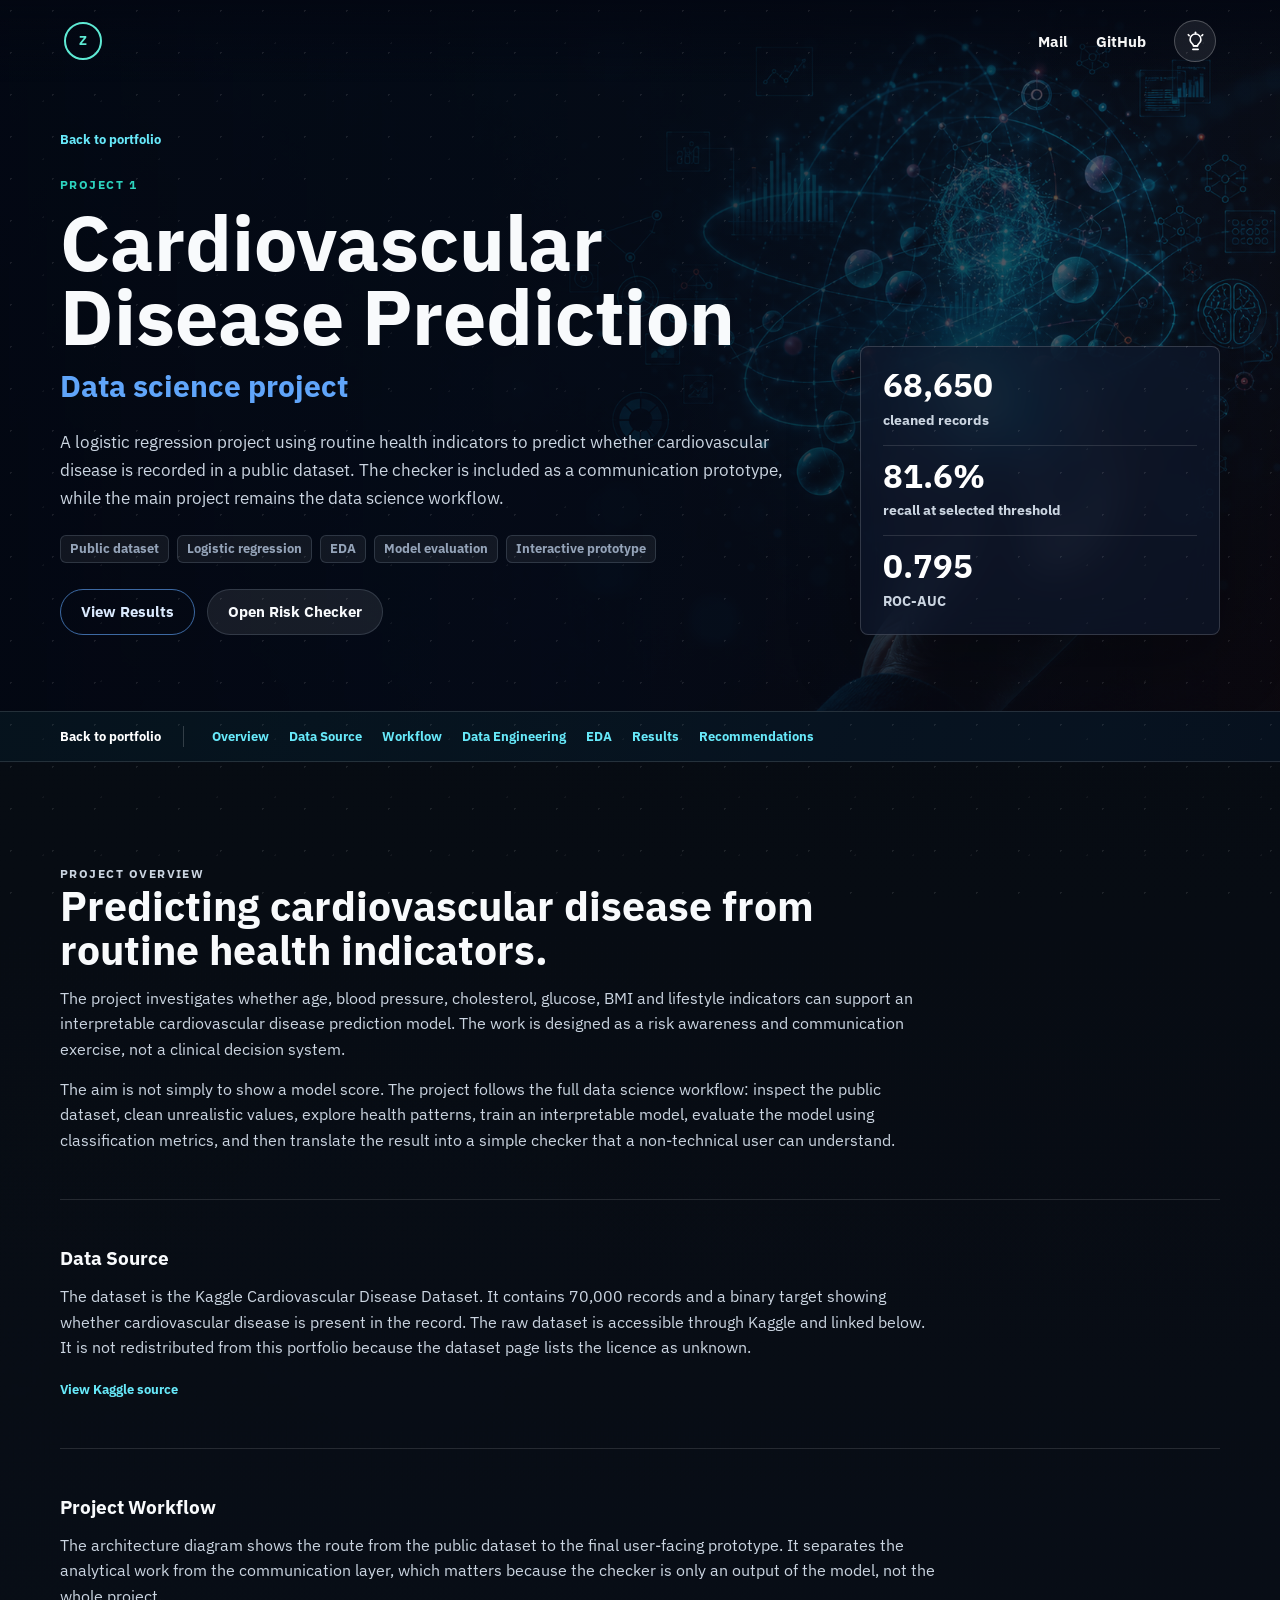
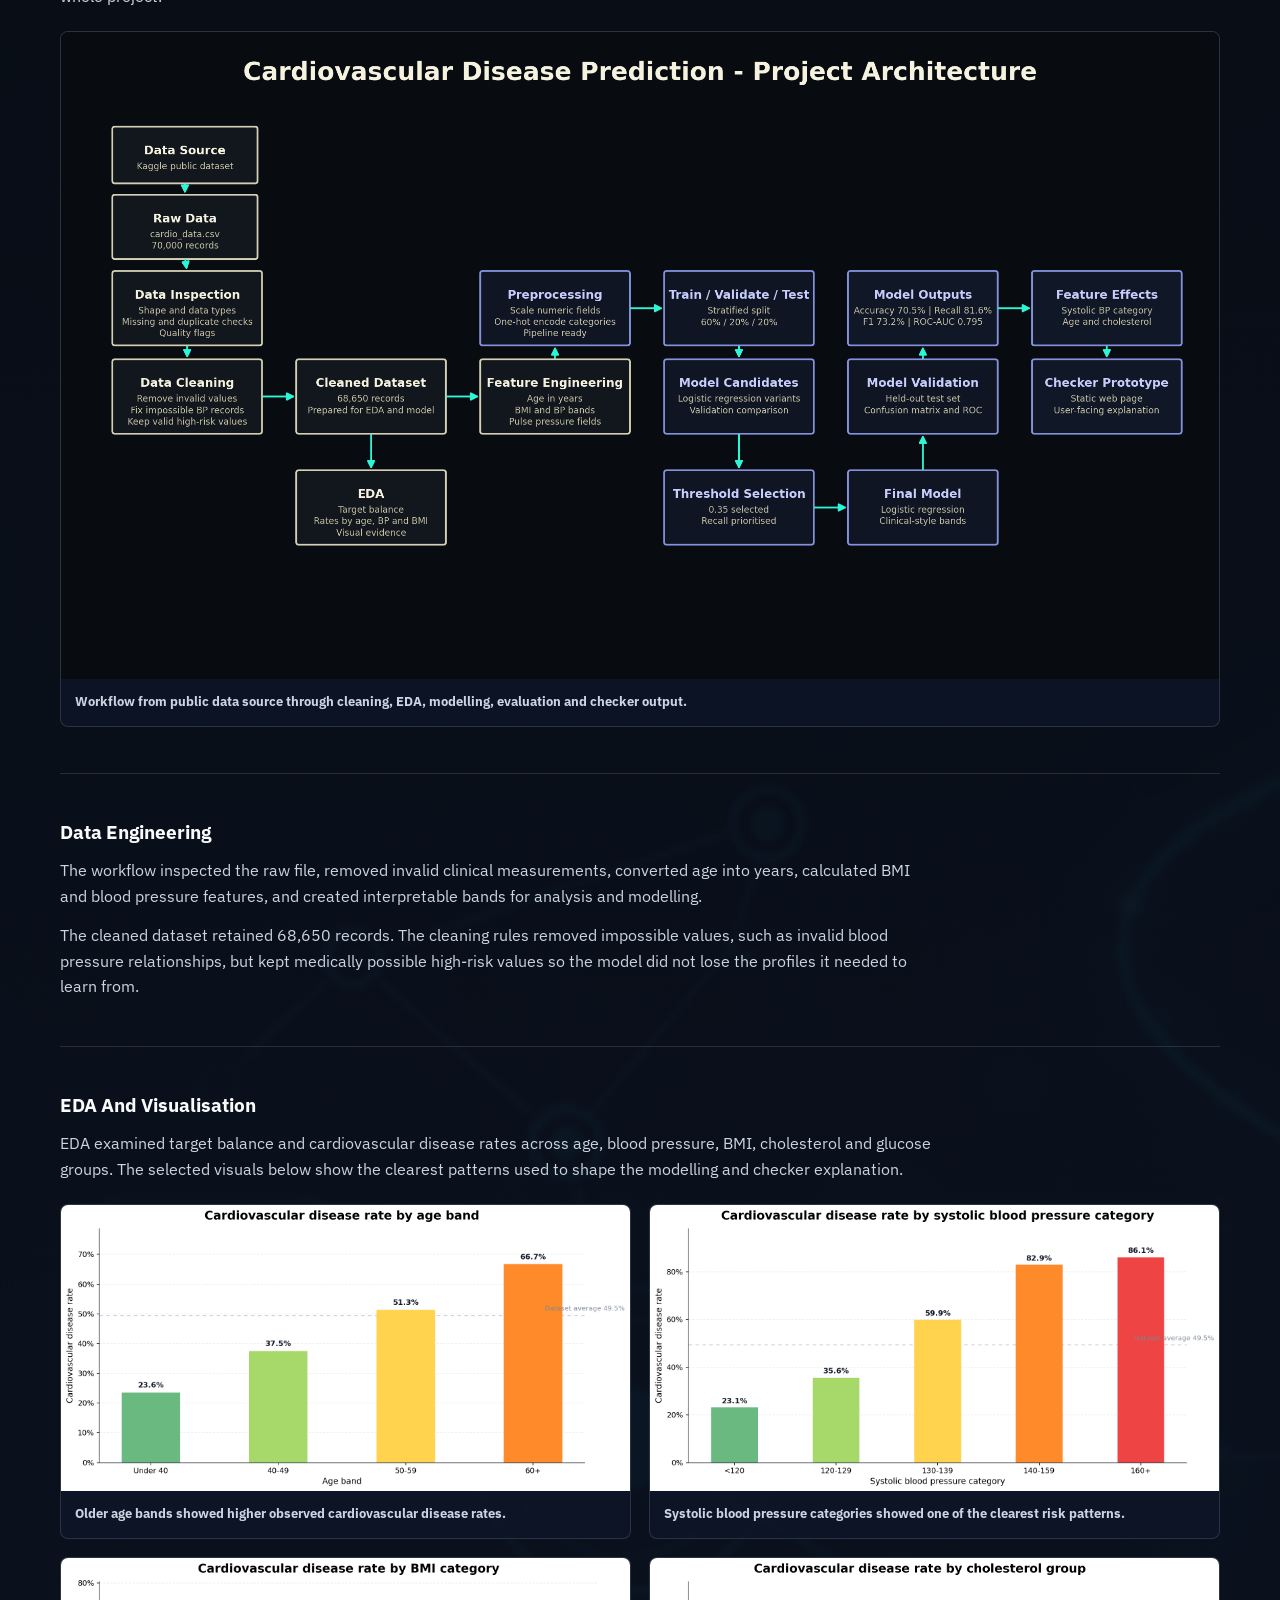
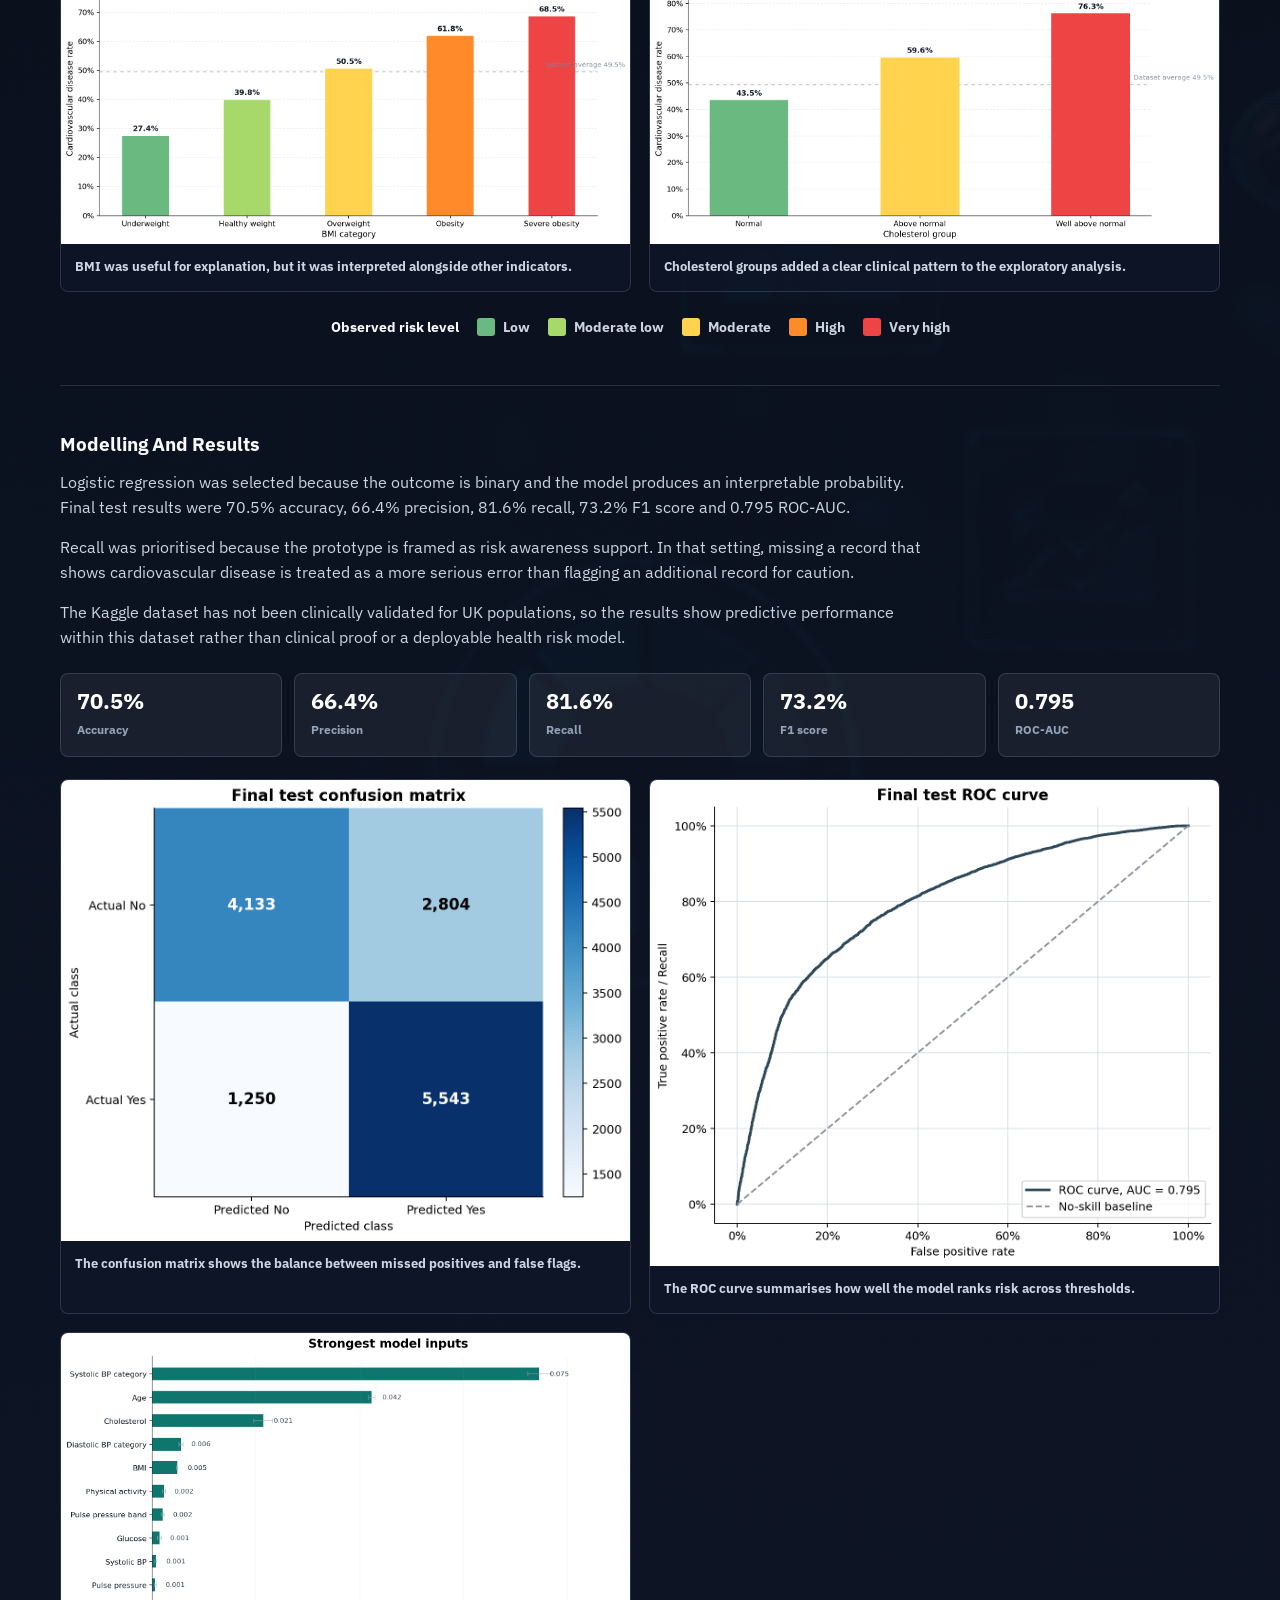
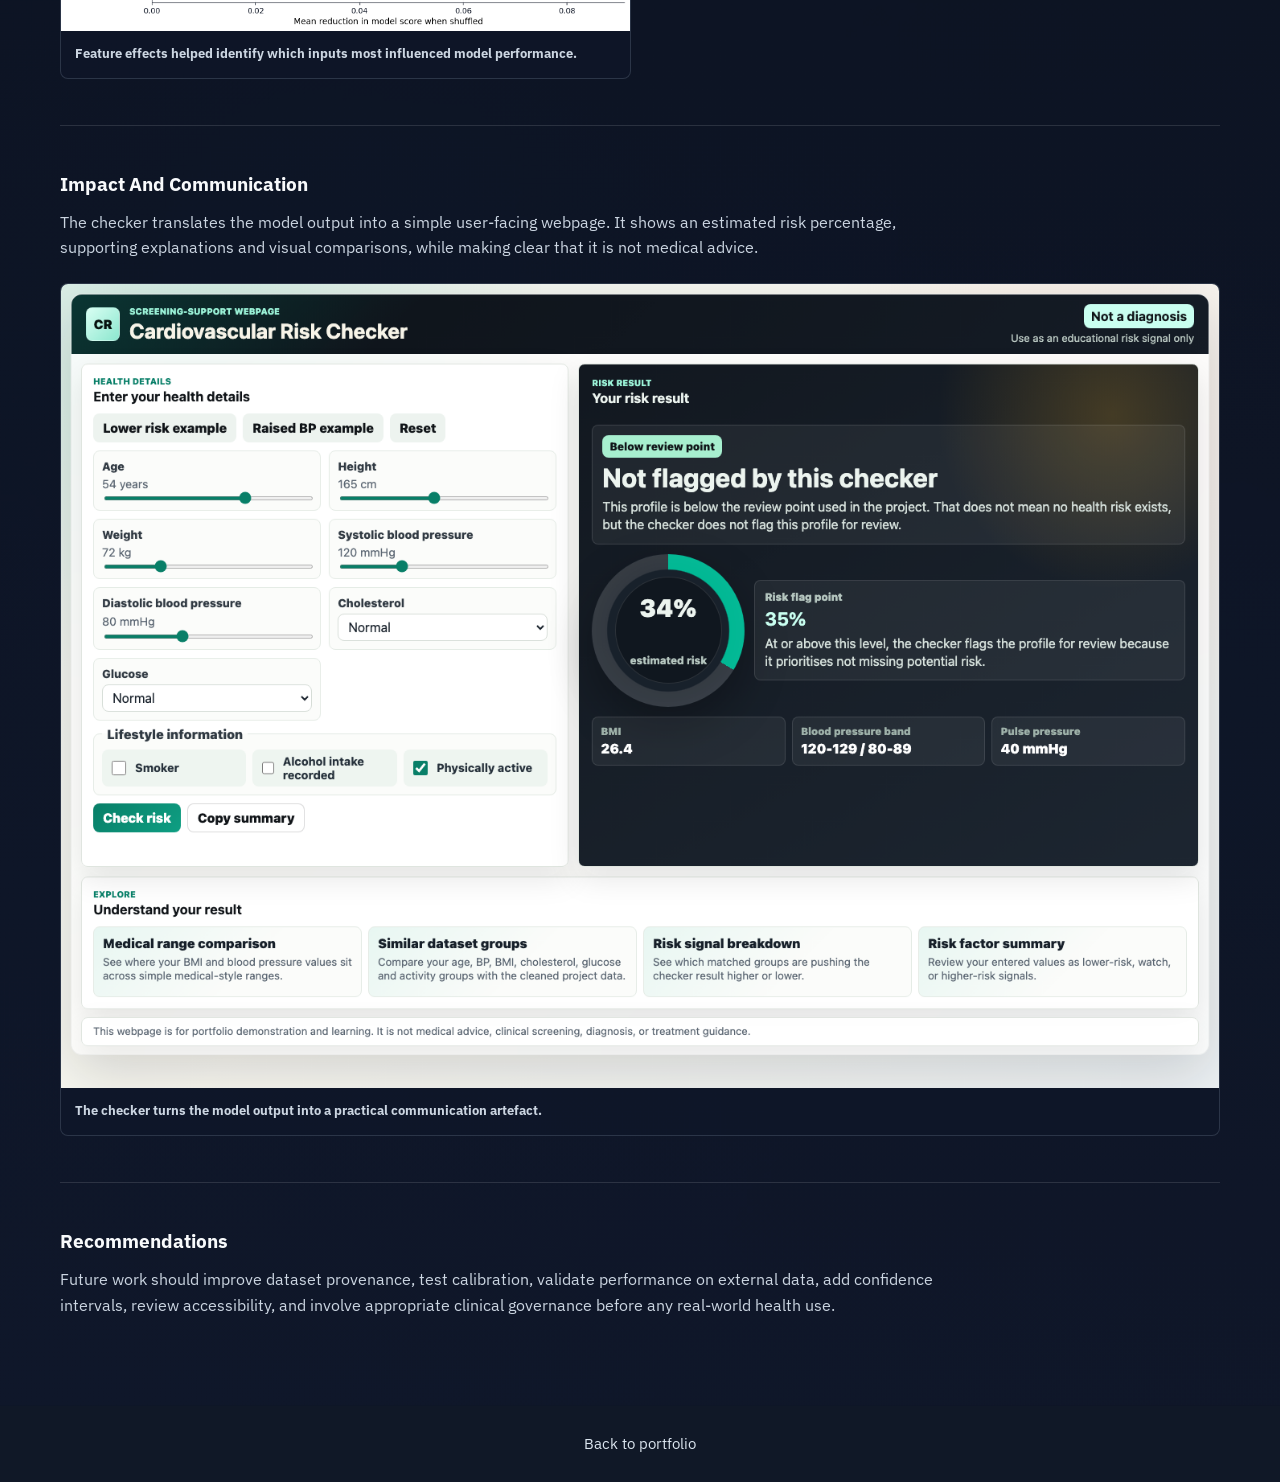
==== projects/cardiovascular-disease-prediction/index.html @ 8d65b9eb "Initial public portfolio" ====
<!DOCTYPE html>
<html lang="en-GB">
  <head>
    <meta charset="UTF-8" />
    <meta name="viewport" content="width=device-width, initial-scale=1.0" />
    <meta
      name="description"
      content="Project page for a cardiovascular disease prediction data science project using logistic regression and a public dataset."
    />
    <title>Cardiovascular Disease Prediction | Zuby</title>
    <link rel="preconnect" href="https://fonts.googleapis.com" />
    <link rel="preconnect" href="https://fonts.gstatic.com" crossorigin />
    <link
      href="https://fonts.googleapis.com/css2?family=IBM+Plex+Sans:wght@400;500;600;700&display=swap"
      rel="stylesheet"
    />
    <link rel="stylesheet" href="../../styles.css" />
  </head>
  <body class="project-page" data-theme="dark">
    <header class="site-header">
      <a class="brand" href="../../index.html#home" aria-label="Back to portfolio home">
        <span class="brand-mark">Z</span>
      </a>

      <div class="top-actions">
        <div class="top-links" aria-label="Professional links">
          <a href="mailto:zuby.uche16@gmail.com">Mail</a>
          <a href="https://github.com/zubyQEQ3FYRV7">GitHub</a>
        </div>
        <button class="theme-toggle" type="button" aria-label="Switch to light theme" aria-pressed="false">
          <svg aria-hidden="true" viewBox="0 0 24 24">
            <path d="M9 21h6" />
            <path d="M10 17h4" />
            <path d="M8.2 14.5a6.2 6.2 0 1 1 7.6 0c-.86.67-1.3 1.38-1.42 2.5H9.62c-.12-1.12-.56-1.83-1.42-2.5Z" />
            <path d="M12 3V1.5" />
            <path d="m4.75 5.25-1-1" />
            <path d="M19.25 5.25l1-1" />
          </svg>
        </button>
      </div>
    </header>

    <main class="project-main">
      <section class="project-page-hero" id="project-top">
        <div class="section-inner project-hero-grid">
          <div class="project-hero-copy">
            <a class="breadcrumb-link" href="../../index.html#projects">Back to portfolio</a>
            <p class="eyebrow">Project 1</p>
            <h1>Cardiovascular Disease Prediction</h1>
            <p class="role">Data science project</p>
            <p class="project-lede">
              A logistic regression project using routine health indicators to predict whether
              cardiovascular disease is recorded in a public dataset. The checker is included as a
              communication prototype, while the main project remains the data science workflow.
            </p>
            <div class="tag-row" aria-label="Project descriptors">
              <span>Public dataset</span>
              <span>Logistic regression</span>
              <span>EDA</span>
              <span>Model evaluation</span>
              <span>Interactive prototype</span>
            </div>
            <div class="card-actions">
              <a class="button button-primary" href="#results">View Results</a>
              <a class="button button-secondary" href="../cardiovascular-risk-checker/index.html">Open Risk Checker</a>
            </div>
          </div>

          <aside class="project-stat-panel" aria-label="Project highlights">
            <div>
              <span class="stat-value">68,650</span>
              <span class="stat-label">cleaned records</span>
            </div>
            <div>
              <span class="stat-value">81.6%</span>
              <span class="stat-label">recall at selected threshold</span>
            </div>
            <div>
              <span class="stat-value">0.795</span>
              <span class="stat-label">ROC-AUC</span>
            </div>
          </aside>
        </div>
      </section>

      <nav class="project-jump-nav" aria-label="Project page sections">
        <div class="section-inner">
          <a class="project-back-nav" href="../../index.html#projects">Back to portfolio</a>
          <a href="#overview">Overview</a>
          <a href="#data-source">Data Source</a>
          <a href="#workflow">Workflow</a>
          <a href="#data-engineering">Data Engineering</a>
          <a href="#eda">EDA</a>
          <a href="#results">Results</a>
          <a href="#recommendations">Recommendations</a>
        </div>
      </nav>

      <section class="project-narrative-section" id="project-content">
        <div class="section-inner project-story-flow">
          <article class="story-panel story-panel-wide" id="overview">
            <p class="eyebrow">Project Overview</p>
            <h2>Predicting cardiovascular disease from routine health indicators.</h2>
            <p>
              The project investigates whether age, blood pressure, cholesterol, glucose, BMI and
              lifestyle indicators can support an interpretable cardiovascular disease prediction
              model. The work is designed as a risk awareness and communication exercise, not a
              clinical decision system.
            </p>
            <p>
              The aim is not simply to show a model score. The project follows the full data science
              workflow: inspect the public dataset, clean unrealistic values, explore health patterns,
              train an interpretable model, evaluate the model using classification metrics, and then
              translate the result into a simple checker that a non-technical user can understand.
            </p>
          </article>

          <article class="story-panel" id="data-source">
            <h3>Data Source</h3>
            <p>
              The dataset is the Kaggle Cardiovascular Disease Dataset. It contains 70,000 records
              and a binary target showing whether cardiovascular disease is present in the record.
              The raw dataset is accessible through Kaggle and linked below. It is not redistributed
              from this portfolio because the dataset page lists the licence as unknown.
            </p>
            <a
              class="text-link"
              href="https://www.kaggle.com/datasets/sulianova/cardiovascular-disease-dataset"
            >View Kaggle source</a>
          </article>

          <article class="story-panel story-panel-wide" id="workflow">
            <h3>Project Workflow</h3>
            <p>
              The architecture diagram shows the route from the public dataset to the final user-facing
              prototype. It separates the analytical work from the communication layer, which matters
              because the checker is only an output of the model, not the whole project.
            </p>
            <figure class="figure-card figure-card-wide">
              <img
                src="../../assets/project-1/cardio_project_architecture_diagram.png"
                alt="Architecture diagram showing the cardiovascular project workflow from data source to model evaluation and checker output"
              />
              <figcaption>Workflow from public data source through cleaning, EDA, modelling, evaluation and checker output.</figcaption>
            </figure>
          </article>

          <article class="story-panel" id="data-engineering">
            <h3>Data Engineering</h3>
            <p>
              The workflow inspected the raw file, removed invalid clinical measurements, converted
              age into years, calculated BMI and blood pressure features, and created interpretable
              bands for analysis and modelling.
            </p>
            <p>
              The cleaned dataset retained 68,650 records. The cleaning rules removed impossible
              values, such as invalid blood pressure relationships, but kept medically possible
              high-risk values so the model did not lose the profiles it needed to learn from.
            </p>
          </article>

          <article class="story-panel story-panel-wide" id="eda">
            <h3>EDA And Visualisation</h3>
            <p>
              EDA examined target balance and cardiovascular disease rates across age, blood pressure,
              BMI, cholesterol and glucose groups. The selected visuals below show the clearest
              patterns used to shape the modelling and checker explanation.
            </p>
            <div class="figure-grid">
              <figure class="figure-card">
                <img
                  src="../../assets/project-1/eda_02_rate_by_age_band.png"
                  alt="Chart showing cardiovascular disease rate by age band"
                />
                <figcaption>Older age bands showed higher observed cardiovascular disease rates.</figcaption>
              </figure>
              <figure class="figure-card">
                <img
                  src="../../assets/project-1/eda_03_rate_by_systolic_bp_category.png"
                  alt="Chart showing cardiovascular disease rate by systolic blood pressure category"
                />
                <figcaption>Systolic blood pressure categories showed one of the clearest risk patterns.</figcaption>
              </figure>
              <figure class="figure-card">
                <img
                  src="../../assets/project-1/eda_05_rate_by_bmi_category.png"
                  alt="Chart showing cardiovascular disease rate by BMI category"
                />
                <figcaption>BMI was useful for explanation, but it was interpreted alongside other indicators.</figcaption>
              </figure>
              <figure class="figure-card">
                <img
                  src="../../assets/project-1/eda_06_rate_by_cholesterol.png"
                  alt="Chart showing cardiovascular disease rate by cholesterol group"
                />
                <figcaption>Cholesterol groups added a clear clinical pattern to the exploratory analysis.</figcaption>
              </figure>
            </div>
            <div class="risk-legend" aria-label="Observed risk colour scale">
              <strong>Observed risk level</strong>
              <span><i style="--risk-colour: #69b981"></i>Low</span>
              <span><i style="--risk-colour: #a6d96a"></i>Moderate low</span>
              <span><i style="--risk-colour: #ffd34d"></i>Moderate</span>
              <span><i style="--risk-colour: #ff8a2a"></i>High</span>
              <span><i style="--risk-colour: #ef4444"></i>Very high</span>
            </div>
          </article>

          <article class="story-panel story-panel-wide" id="results">
            <h3>Modelling And Results</h3>
            <p>
              Logistic regression was selected because the outcome is binary and the model produces
              an interpretable probability. Final test results were 70.5% accuracy, 66.4% precision,
              81.6% recall, 73.2% F1 score and 0.795 ROC-AUC.
            </p>
            <p>
              Recall was prioritised because the prototype is framed as risk awareness support.
              In that setting, missing a record that shows cardiovascular disease is treated
              as a more serious error than flagging an additional record for caution.
            </p>
            <p>
              The Kaggle dataset has not been clinically validated for UK populations, so the results
              show predictive performance within this dataset rather than clinical proof or a
              deployable health risk model.
            </p>
            <div class="metric-grid">
              <div><strong>70.5%</strong><span>Accuracy</span></div>
              <div><strong>66.4%</strong><span>Precision</span></div>
              <div><strong>81.6%</strong><span>Recall</span></div>
              <div><strong>73.2%</strong><span>F1 score</span></div>
              <div><strong>0.795</strong><span>ROC-AUC</span></div>
            </div>
            <div class="figure-grid">
              <figure class="figure-card">
                <img
                  src="../../assets/project-1/model_02_confusion_matrix_test.png"
                  alt="Confusion matrix for the cardiovascular logistic regression model"
                />
                <figcaption>The confusion matrix shows the balance between missed positives and false flags.</figcaption>
              </figure>
              <figure class="figure-card">
                <img
                  src="../../assets/project-1/model_03_roc_curve_test.png"
                  alt="ROC curve for the cardiovascular logistic regression model"
                />
                <figcaption>The ROC curve summarises how well the model ranks risk across thresholds.</figcaption>
              </figure>
              <figure class="figure-card">
                <img
                  src="../../assets/project-1/model_06_feature_effects.png"
                  alt="Feature effects chart for the cardiovascular logistic regression model"
                />
                <figcaption>Feature effects helped identify which inputs most influenced model performance.</figcaption>
              </figure>
            </div>
          </article>

          <article class="story-panel story-panel-wide">
            <h3>Impact And Communication</h3>
            <p>
              The checker translates the model output into a simple user-facing webpage. It shows an
              estimated risk percentage, supporting explanations and visual comparisons, while making
              clear that it is not medical advice.
            </p>
            <figure class="figure-card figure-card-wide">
              <img
                src="../../assets/cardiovascular-risk-checker-preview.png"
                alt="Screenshot of the cardiovascular risk checker webpage"
              />
              <figcaption>The checker turns the model output into a practical communication artefact.</figcaption>
            </figure>
          </article>

          <article class="story-panel" id="recommendations">
            <h3>Recommendations</h3>
            <p>
              Future work should improve dataset provenance, test calibration, validate performance
              on external data, add confidence intervals, review accessibility, and involve
              appropriate clinical governance before any real-world health use.
            </p>
          </article>
        </div>
      </section>
    </main>

    <footer class="site-footer">
      <p><a href="../../index.html#projects">Back to portfolio</a></p>
    </footer>
    <script src="../../script.js" defer></script>
  </body>
</html>
---- styles.css ----
:root {
  --page-bg: #070b12;
  --ink: #f8fafc;
  --ink-soft: #cbd5e1;
  --ink-muted: #94a3b8;
  --navy: #101827;
  --navy-soft: #182235;
  --graphite: #20252c;
  --surface: rgba(15, 23, 42, 0.76);
  --surface-muted: rgba(15, 23, 42, 0.54);
  --line: rgba(148, 163, 184, 0.22);
  --blue: #60a5fa;
  --teal: #2dd4bf;
  --mint: #67e8f9;
  --coral: #f9735b;
  --teal-soft: rgba(45, 212, 191, 0.16);
  --amber: #b7791f;
  --amber-soft: rgba(251, 191, 36, 0.14);
  --shadow: 0 24px 70px rgba(0, 0, 0, 0.28);
  --shadow-hover: 0 34px 90px rgba(0, 0, 0, 0.42);
  --radius: 8px;
  --max-width: 1160px;
  --hero-image: url("assets/data-science-hero.png");
}

* {
  box-sizing: border-box;
}

html {
  scroll-behavior: smooth;
  scroll-padding-top: 32px;
}

body {
  margin: 0;
  background:
    radial-gradient(circle at 12% 8%, rgba(45, 212, 191, 0.16), transparent 28%),
    radial-gradient(circle at 86% 12%, rgba(96, 165, 250, 0.14), transparent 30%),
    linear-gradient(180deg, #030712, var(--page-bg) 58%, #050812);
  color: var(--ink);
  font-family: "IBM Plex Sans", Arial, Helvetica, sans-serif;
  line-height: 1.6;
  overflow-x: hidden;
}

body::before {
  position: fixed;
  inset: 0;
  z-index: 80;
  pointer-events: none;
  opacity: 0.12;
  background-image:
    radial-gradient(circle at 25% 25%, rgba(255, 255, 255, 0.75) 0 1px, transparent 1px),
    radial-gradient(circle at 75% 75%, rgba(255, 255, 255, 0.4) 0 1px, transparent 1px);
  background-size: 42px 42px, 58px 58px;
  content: "";
  mix-blend-mode: screen;
}

body::after {
  position: fixed;
  inset: 0;
  z-index: 90;
  pointer-events: none;
  background:
    linear-gradient(135deg, rgba(3, 7, 18, 0.98), rgba(15, 23, 42, 0.94) 54%, rgba(15, 118, 110, 0.72));
  content: "";
  opacity: 0;
  transition: opacity 160ms ease;
}

body.section-transitioning::after {
  opacity: 0.2;
}

a {
  color: inherit;
  text-decoration: none;
}

button,
a {
  -webkit-tap-highlight-color: transparent;
}

.site-header {
  position: fixed;
  top: 0;
  right: 0;
  left: 0;
  z-index: 30;
  display: flex;
  align-items: center;
  justify-content: space-between;
  gap: 28px;
  min-height: 82px;
  padding: 0 clamp(20px, 5vw, 80px);
  background: linear-gradient(180deg, rgba(3, 7, 18, 0.82), transparent);
  pointer-events: none;
}

.brand {
  display: inline-flex;
  align-items: center;
  gap: 12px;
  flex: 0 0 auto;
  color: #ffffff;
  font-weight: 800;
  letter-spacing: 0;
  pointer-events: auto;
}

.brand-mark {
  display: inline-grid;
  width: 38px;
  height: 38px;
  place-items: center;
  border: 2px solid #5eead4;
  border-radius: 50%;
  color: #5eead4;
  font-size: 0.8rem;
}

.top-actions,
.top-links {
  display: flex;
  align-items: center;
}

.top-actions {
  gap: clamp(18px, 2.2vw, 32px);
  pointer-events: auto;
}

.top-links {
  gap: clamp(18px, 2.2vw, 32px);
  transition:
    opacity 180ms ease,
    transform 180ms ease,
    visibility 180ms ease;
}

body.content-mode .top-links {
  visibility: hidden;
  opacity: 0;
  pointer-events: none;
  transform: translateY(-8px);
}

.top-links a,
.side-nav a {
  position: relative;
  color: #ffffff;
  font-size: 0.95rem;
  font-weight: 700;
  white-space: nowrap;
  opacity: 0.96;
  transition:
    opacity 220ms ease,
    color 220ms ease,
    transform 220ms ease;
}

.top-links:hover a,
.side-nav:hover a {
  opacity: 0.36;
}

.top-links a:hover,
.top-links a:focus-visible,
.side-nav a:hover,
.side-nav a:focus-visible,
.side-nav a[aria-current="true"] {
  color: #ffffff;
  opacity: 1;
}

.top-links a:hover,
.top-links a:focus-visible {
  transform: translateY(-1px);
}

.theme-toggle {
  display: inline-grid;
  width: 42px;
  height: 42px;
  place-items: center;
  border: 1px solid rgba(255, 255, 255, 0.24);
  border-radius: 50%;
  background: rgba(255, 255, 255, 0.08);
  color: #ffffff;
  cursor: pointer;
  transition:
    opacity 220ms ease,
    transform 220ms ease,
    background 220ms ease,
    border-color 220ms ease;
}

.theme-toggle:hover,
.theme-toggle:focus-visible {
  background: rgba(94, 234, 212, 0.18);
  border-color: rgba(94, 234, 212, 0.58);
  transform: translateY(-1px);
}

.theme-toggle svg {
  width: 21px;
  height: 21px;
  fill: none;
  stroke: currentColor;
  stroke-linecap: round;
  stroke-linejoin: round;
  stroke-width: 1.9;
}

.side-nav {
  position: fixed;
  top: 50%;
  right: clamp(22px, 4vw, 70px);
  z-index: 32;
  display: flex;
  flex-direction: column;
  align-items: flex-end;
  gap: 22px;
  transform: translateY(-50%);
}

.side-nav a {
  padding: 2px 0;
  text-align: right;
}

.side-nav a::after {
  position: absolute;
  right: 0;
  bottom: -5px;
  width: 0;
  height: 2px;
  background: transparent;
  border-radius: 999px;
  content: "";
  transition:
    width 220ms ease,
    background 220ms ease;
}

.side-nav a:hover::after,
.side-nav a:focus-visible::after,
.side-nav a[aria-current="true"]::after {
  width: 100%;
  background: #5eead4;
}

body.content-mode .side-nav {
  right: clamp(18px, 2.4vw, 36px);
  gap: 13px;
  padding: 14px 11px;
  border: 1px solid rgba(255, 255, 255, 0.16);
  border-radius: 999px;
  background: rgba(3, 7, 18, 0.48);
  backdrop-filter: blur(14px);
}

body.content-mode .side-nav a {
  width: 11px;
  height: 11px;
  padding: 0;
  border: 1px solid rgba(255, 255, 255, 0.38);
  border-radius: 50%;
  background: rgba(255, 255, 255, 0.18);
  color: transparent;
  font-size: 0;
  opacity: 0.5;
}

body.content-mode .side-nav:hover a {
  opacity: 0.5;
}

body.content-mode .side-nav a:hover,
body.content-mode .side-nav a:focus-visible,
body.content-mode .side-nav a[aria-current="true"] {
  background: #5eead4;
  border-color: #5eead4;
  box-shadow: 0 0 22px rgba(94, 234, 212, 0.45);
  opacity: 1;
}

body.content-mode .side-nav a::after {
  display: none;
}

body.content-mode .side-nav a::before {
  position: absolute;
  top: 50%;
  right: 20px;
  padding: 5px 9px;
  border: 1px solid rgba(255, 255, 255, 0.16);
  border-radius: 999px;
  background: rgba(3, 7, 18, 0.74);
  color: #ffffff;
  content: attr(data-label);
  font-size: 0.74rem;
  font-weight: 800;
  opacity: 0;
  pointer-events: none;
  transform: translate(6px, -50%);
  transition:
    opacity 180ms ease,
    transform 180ms ease;
  white-space: nowrap;
}

body.content-mode .side-nav a:hover::before,
body.content-mode .side-nav a:focus-visible::before,
body.content-mode .side-nav a[aria-current="true"]::before {
  opacity: 1;
  transform: translate(0, -50%);
}

body[data-theme="light"] {
  --page-bg: #f4f7fb;
  --ink: #07111f;
  --ink-soft: #1f2a3d;
  --ink-muted: #475569;
  --navy: #f8fbff;
  --navy-soft: #e7eef7;
  --surface: rgba(255, 255, 255, 0.96);
  --surface-muted: rgba(248, 251, 255, 0.9);
  --line: rgba(15, 23, 42, 0.16);
  --blue: #1e40af;
  --teal: #0f766e;
  --mint: #047857;
  --shadow: 0 24px 64px rgba(15, 23, 42, 0.14);
  --shadow-hover: 0 34px 82px rgba(15, 23, 42, 0.2);
  background:
    linear-gradient(135deg, rgba(15, 118, 110, 0.08), transparent 34%),
    linear-gradient(180deg, #f8fbff 0%, #edf5f8 46%, #f7fafc 100%);
  color: var(--ink);
}

body[data-theme="light"]::before {
  opacity: 0.14;
  background-image:
    linear-gradient(rgba(15, 23, 42, 0.055) 1px, transparent 1px),
    linear-gradient(90deg, rgba(15, 23, 42, 0.045) 1px, transparent 1px);
  background-size: 52px 52px;
  mix-blend-mode: multiply;
}

body[data-theme="light"] .site-header {
  background: linear-gradient(180deg, rgba(248, 251, 255, 0.96), rgba(248, 251, 255, 0.72), transparent);
  backdrop-filter: blur(12px);
}

body[data-theme="light"] .brand,
body[data-theme="light"] .theme-toggle {
  color: #08111f;
}

body[data-theme="light"] .top-links a {
  color: #07111f;
  text-shadow: none;
}

body[data-theme="light"] .top-links a:hover,
body[data-theme="light"] .top-links a:focus-visible {
  color: #0f766e;
}

body[data-theme="light"] .brand-mark {
  border-color: #0f766e;
  color: #0f766e;
  background: rgba(255, 255, 255, 0.78);
  box-shadow: 0 10px 24px rgba(15, 23, 42, 0.12);
}

body[data-theme="light"] .theme-toggle {
  background: rgba(255, 255, 255, 0.92);
  border-color: rgba(15, 23, 42, 0.18);
  box-shadow: 0 14px 34px rgba(15, 23, 42, 0.12);
}

body[data-theme="light"] .side-nav a {
  color: #08111f;
}

body[data-theme="light"]:not(.content-mode) .side-nav a {
  color: #f8fafc;
  opacity: 0.9;
  text-shadow: 0 2px 10px rgba(3, 7, 18, 0.6);
}

body[data-theme="light"]:not(.content-mode) .side-nav:hover a {
  opacity: 0.42;
}

body[data-theme="light"]:not(.content-mode) .side-nav a:hover,
body[data-theme="light"]:not(.content-mode) .side-nav a:focus-visible,
body[data-theme="light"]:not(.content-mode) .side-nav a[aria-current="true"] {
  color: #ffffff;
  opacity: 1;
}

body[data-theme="light"]:not(.content-mode) .side-nav a:hover::after,
body[data-theme="light"]:not(.content-mode) .side-nav a:focus-visible::after,
body[data-theme="light"]:not(.content-mode) .side-nav a[aria-current="true"]::after {
  background: rgba(255, 255, 255, 0.9);
}

body[data-theme="light"].content-mode .side-nav {
  background: rgba(255, 255, 255, 0.82);
  border-color: rgba(15, 23, 42, 0.16);
  box-shadow: 0 18px 44px rgba(15, 23, 42, 0.12);
  backdrop-filter: blur(14px);
}

body[data-theme="light"].content-mode .side-nav a {
  border-color: rgba(15, 23, 42, 0.32);
  background: rgba(15, 23, 42, 0.14);
}

body[data-theme="light"].content-mode .side-nav a:hover,
body[data-theme="light"].content-mode .side-nav a:focus-visible,
body[data-theme="light"].content-mode .side-nav a[aria-current="true"] {
  background: #08111f;
  border-color: #08111f;
}

body[data-theme="light"].content-mode .side-nav a::before {
  background: rgba(255, 255, 255, 0.88);
  border-color: rgba(15, 23, 42, 0.14);
  color: #08111f;
}

body[data-theme="light"] .hero-section {
  background:
    linear-gradient(90deg, rgba(248, 251, 255, 0.98), rgba(248, 251, 255, 0.9) 38%, rgba(248, 251, 255, 0.38) 68%, rgba(8, 17, 31, 0.08)),
    linear-gradient(180deg, rgba(255, 255, 255, 0.05), rgba(15, 118, 110, 0.08)),
    var(--hero-image) center right / cover no-repeat,
    #f8fbff;
}

body[data-theme="light"] .hero-section::before {
  background:
    linear-gradient(90deg, transparent 48%, rgba(15, 118, 110, 0.1), rgba(30, 64, 175, 0.08)),
    linear-gradient(180deg, rgba(255, 255, 255, 0.08), rgba(15, 23, 42, 0.04));
  filter: none;
}

body[data-theme="light"] .network-bg {
  opacity: 0.18;
  filter: invert(1) saturate(0.8);
  mix-blend-mode: multiply;
}

body[data-theme="light"] .hero-section h1,
body[data-theme="light"] .hero-section h2 {
  color: #08111f;
}

body[data-theme="light"] .hero-section .role,
body[data-theme="light"] .hero-section .eyebrow {
  color: #0b6f67;
}

body[data-theme="light"] .hero-section .hero-summary {
  color: #172033;
  text-shadow: none;
}

body[data-theme="light"] .hero-section .button-secondary {
  background: rgba(255, 255, 255, 0.9);
  color: #08111f;
  border-color: rgba(15, 23, 42, 0.18);
}

body[data-theme="light"] .profile-band,
body[data-theme="light"] .content-section,
body[data-theme="light"] .archive-section,
body[data-theme="light"] .contact-band {
  background:
    linear-gradient(135deg, rgba(15, 118, 110, 0.08), transparent 38%),
    linear-gradient(180deg, #f8fbff, #edf5f8 54%, #f7fafc);
  color: var(--ink);
}

body[data-theme="light"] .section-muted {
  background:
    linear-gradient(135deg, rgba(30, 64, 175, 0.08), transparent 40%),
    linear-gradient(180deg, #edf7f4, #f8fbff 58%, #e8f0f7);
}

body[data-theme="light"] .profile-band h2,
body[data-theme="light"] .contact-band h2,
body[data-theme="light"] .archive-section h2,
body[data-theme="light"] .archive-section h3,
body[data-theme="light"] .approach-list strong {
  color: var(--ink);
}

body[data-theme="light"] .profile-copy p,
body[data-theme="light"] .approach-list span,
body[data-theme="light"] .archive-section .archive-item p,
body[data-theme="light"] .contact-band p,
body[data-theme="light"] .split-heading p:last-child {
  color: var(--ink-soft);
}

body[data-theme="light"] .skills-showcase {
  border-top-color: rgba(7, 17, 31, 0.22);
}

body[data-theme="light"] .skill-row {
  margin: 0 0 10px;
  padding: 22px 20px;
  border: 1px solid rgba(15, 23, 42, 0.15);
  border-radius: 8px;
  background:
    linear-gradient(90deg, rgba(255, 255, 255, 0.98), rgba(242, 249, 247, 0.88)),
    rgba(255, 255, 255, 0.9);
  box-shadow: 0 16px 38px rgba(15, 23, 42, 0.1);
}

body[data-theme="light"] .skills-showcase:hover .skill-row {
  opacity: 0.72;
}

body[data-theme="light"] .skills-showcase .skill-row:hover,
body[data-theme="light"] .skills-showcase .skill-row:focus-within {
  border-color: rgba(15, 118, 110, 0.46);
  box-shadow: 0 24px 54px rgba(15, 23, 42, 0.16);
  opacity: 1;
}

body[data-theme="light"] .skill-icon {
  border-color: rgba(15, 118, 110, 0.28);
  background: rgba(15, 118, 110, 0.1);
  color: #0f766e;
}

body[data-theme="light"] .project-card,
body[data-theme="light"] .archive-item,
body[data-theme="light"] .archive-section .archive-item {
  background:
    linear-gradient(180deg, rgba(255, 255, 255, 0.98), rgba(248, 251, 255, 0.94));
  border-color: rgba(15, 23, 42, 0.16);
  box-shadow: 0 24px 64px rgba(15, 23, 42, 0.15);
}

body[data-theme="light"] .tag-row span {
  background: rgba(15, 118, 110, 0.08);
  border-color: rgba(15, 23, 42, 0.18);
  color: #254154;
}

body[data-theme="light"] .button-secondary {
  background: rgba(255, 255, 255, 0.95);
  color: var(--ink);
  border-color: rgba(15, 23, 42, 0.2);
}

body[data-theme="light"] .button-primary {
  background: #123b8f;
  color: #ffffff;
  border-color: #123b8f;
  box-shadow: 0 14px 28px rgba(18, 59, 143, 0.22);
}

body[data-theme="light"] .button-primary:hover,
body[data-theme="light"] .button-primary:focus-visible {
  background: #0f766e;
  color: #ffffff;
  border-color: #0f766e;
}

body[data-theme="light"] .contact-link {
  border-color: transparent;
  background: transparent;
  color: #07111f;
}

body[data-theme="light"] .contact-link:hover,
body[data-theme="light"] .contact-link:focus-visible {
  color: #0f766e;
}

body[data-theme="light"] .contact-link::after {
  background: #0f766e;
}

body[data-theme="light"] .site-footer {
  background: #f8fbff;
  color: var(--ink-soft);
  border-top: 1px solid rgba(15, 23, 42, 0.1);
}

body[data-theme="light"] .site-footer p {
  color: var(--ink-soft);
}

.section-inner {
  width: min(var(--max-width), calc(100% - 42px));
  margin: 0 auto;
}

.hero-section,
.profile-band,
.content-section,
.archive-section,
.contact-band {
  scroll-margin-top: 32px;
}

main > section {
  position: relative;
}

.hero-section {
  position: relative;
  overflow: hidden;
  background:
    linear-gradient(90deg, rgba(3, 7, 18, 0.94), rgba(3, 7, 18, 0.74) 38%, rgba(3, 7, 18, 0.08) 66%, rgba(3, 7, 18, 0.02)),
    linear-gradient(180deg, rgba(3, 7, 18, 0.04), rgba(3, 7, 18, 0.24)),
    var(--hero-image) center right / cover no-repeat,
    #101827;
}

.hero-section::before {
  position: absolute;
  inset: 0;
  background:
    radial-gradient(circle at 68% 44%, rgba(94, 234, 212, 0.16), transparent 30%),
    linear-gradient(90deg, transparent 48%, rgba(45, 212, 191, 0.08), rgba(249, 115, 91, 0.06));
  content: "";
  filter: saturate(1.18) contrast(1.08);
  pointer-events: none;
}

.network-bg {
  position: absolute;
  inset: 0;
  opacity: 0.1;
  background-image:
    radial-gradient(circle at 12% 22%, rgba(94, 234, 212, 0.54) 0 3px, transparent 4px),
    radial-gradient(circle at 30% 60%, rgba(255, 255, 255, 0.34) 0 3px, transparent 4px),
    radial-gradient(circle at 56% 20%, rgba(96, 165, 250, 0.44) 0 3px, transparent 4px),
    radial-gradient(circle at 84% 42%, rgba(239, 101, 80, 0.34) 0 2px, transparent 3px),
    linear-gradient(120deg, transparent 12%, rgba(94, 234, 212, 0.18) 12.2%, transparent 12.5%),
    linear-gradient(28deg, transparent 38%, rgba(255, 255, 255, 0.14) 38.2%, transparent 38.5%),
    linear-gradient(148deg, transparent 60%, rgba(96, 165, 250, 0.15) 60.2%, transparent 60.5%),
    linear-gradient(90deg, rgba(255, 255, 255, 0.04) 1px, transparent 1px),
    linear-gradient(0deg, rgba(255, 255, 255, 0.035) 1px, transparent 1px);
  background-size:
    380px 270px,
    430px 310px,
    510px 400px,
    620px 460px,
    360px 260px,
    420px 300px,
    520px 360px,
    48px 48px,
    48px 48px;
}

.hero-layout {
  position: relative;
  z-index: 1;
  display: grid;
  grid-template-columns: minmax(0, 900px);
  justify-content: start;
  align-items: center;
  min-height: 100vh;
  padding: 126px 210px 96px 0;
  text-align: left;
}

.hero-copy {
  max-width: 900px;
}

.eyebrow {
  margin: 0 0 12px;
  color: var(--teal);
  font-size: 0.76rem;
  font-weight: 700;
  letter-spacing: 0.12em;
  text-transform: uppercase;
}

h1,
h2,
h3,
p {
  letter-spacing: 0;
}

h1 {
  margin: 0;
  color: var(--ink);
  font-size: clamp(3.7rem, 7.2vw, 6.8rem);
  font-weight: 700;
  line-height: 0.96;
}

h2 {
  margin: 0;
  color: var(--ink);
  font-size: 2.55rem;
  line-height: 1.08;
}

h3 {
  margin: 0;
  color: var(--ink);
  font-size: 1.2rem;
  line-height: 1.25;
}

.role {
  margin: 16px 0 0;
  color: var(--blue);
  font-size: 1.85rem;
  font-weight: 700;
  line-height: 1.18;
}

.hero-summary {
  max-width: 660px;
  margin: 24px 0 0;
  color: var(--ink-soft);
  font-size: 1.08rem;
}

.hero-section .eyebrow {
  color: var(--mint);
}

.hero-section h1,
.hero-section h2,
.hero-section .role {
  color: #f8fafc;
}

.hero-section .role {
  color: #7dd3fc;
}

.hero-section .hero-summary {
  color: #dbeafe;
  text-shadow: 0 2px 12px rgba(0, 0, 0, 0.48);
}

.contact-actions,
.card-actions {
  display: flex;
  flex-wrap: wrap;
  align-items: center;
  gap: 12px;
}

.link-actions {
  gap: clamp(20px, 3vw, 36px);
}

.contact-link {
  position: relative;
  display: inline-flex;
  align-items: center;
  padding: 4px 0;
  border: 0;
  background: transparent;
  color: #ffffff;
  font-weight: 700;
  overflow: visible;
  transition:
    transform 180ms ease,
    color 180ms ease,
    opacity 180ms ease;
}

.contact-link::before {
  display: none;
}

.contact-link:hover,
.contact-link:focus-visible {
  color: #5eead4;
  transform: translateY(-2px);
}

.contact-link::after {
  position: absolute;
  right: 0;
  bottom: -5px;
  left: 0;
  height: 2px;
  border-radius: 999px;
  background: #5eead4;
  content: "";
  opacity: 0;
  transform: scaleX(0.4);
  transition:
    opacity 180ms ease,
    transform 180ms ease;
}

.contact-link:hover::after,
.contact-link:focus-visible::after {
  opacity: 1;
  transform: scaleX(1);
}

.button {
  display: inline-flex;
  align-items: center;
  justify-content: center;
  min-height: 46px;
  padding: 0 20px;
  border: 1px solid transparent;
  border-radius: 999px;
  font: inherit;
  font-size: 0.94rem;
  font-weight: 700;
  cursor: pointer;
  transition:
    transform 170ms ease,
    box-shadow 170ms ease,
    border-color 170ms ease,
    background 170ms ease;
}

.button:hover,
.button:focus-visible {
  transform: translateY(-2px);
}

.button-primary {
  background: transparent;
  color: #dbeafe;
  border-color: rgba(96, 165, 250, 0.62);
  box-shadow: none;
}

.button-primary:hover,
.button-primary:focus-visible {
  background: var(--blue);
  color: #ffffff;
  border-color: var(--blue);
  box-shadow: 0 14px 28px rgba(37, 99, 235, 0.22);
}

.button-secondary {
  background: rgba(255, 255, 255, 0.08);
  color: var(--ink);
  border-color: var(--line);
}

.hero-section .button-secondary {
  background: rgba(255, 255, 255, 0.08);
  color: #ffffff;
  border-color: rgba(255, 255, 255, 0.24);
}

.button-disabled {
  background: #edf2f7;
  color: #768195;
  border-color: #dfe7ef;
  box-shadow: none;
  cursor: not-allowed;
}

.button-disabled:hover,
.button-disabled:focus-visible {
  transform: none;
}

.button:disabled {
  opacity: 1;
}

.project-card,
.archive-item {
  border: 1px solid var(--line);
  border-radius: var(--radius);
  background: var(--surface);
  box-shadow: var(--shadow);
  backdrop-filter: blur(18px);
  transition:
    transform 190ms ease,
    box-shadow 190ms ease,
    border-color 190ms ease;
}

.project-card:hover,
.project-card:focus-within,
.archive-item:hover,
.archive-item:focus-within {
  border-color: rgba(45, 212, 191, 0.42);
  box-shadow: var(--shadow-hover);
  transform: translateY(-5px);
}

.profile-band {
  display: flex;
  align-items: center;
  min-height: 100vh;
  padding: 88px 0;
  background:
    linear-gradient(135deg, rgba(3, 7, 18, 0.97), rgba(15, 23, 42, 0.94)),
    linear-gradient(135deg, rgba(45, 212, 191, 0.18), rgba(249, 115, 91, 0.08)),
    var(--hero-image) center / cover no-repeat,
    var(--navy);
  color: #ffffff;
}

.profile-layout {
  display: grid;
  grid-template-columns: minmax(270px, 0.7fr) minmax(0, 1fr);
  align-items: start;
  gap: 68px;
}

.about-intro {
  display: grid;
  gap: 28px;
}

.profile-photo-card {
  display: grid;
  justify-items: start;
  width: min(100%, 300px);
  transition:
    transform 190ms ease,
    filter 190ms ease;
}

.profile-photo-card:hover,
.profile-photo-card:focus-within {
  filter: drop-shadow(0 28px 38px rgba(0, 0, 0, 0.28));
  transform: translateY(-4px);
}

.profile-avatar {
  display: block;
  width: clamp(190px, 24vw, 260px);
  height: clamp(190px, 24vw, 260px);
  border: 5px solid rgba(94, 234, 212, 0.9);
  border-radius: 50%;
  background: #ffffff;
  box-shadow:
    0 26px 48px rgba(0, 0, 0, 0.24),
    inset 0 0 0 10px rgba(255, 255, 255, 0.08);
  object-fit: cover;
  object-position: center top;
}

.profile-band h2,
.contact-band h2 {
  color: #ffffff;
}

.profile-copy p {
  margin: 0;
  color: #dbe5ef;
  font-size: 1.08rem;
}

.approach-list {
  display: grid;
  gap: 18px;
  margin: 30px 0 0;
  padding: 0;
  list-style: none;
}

.approach-list li {
  position: relative;
  padding-left: 24px;
}

.approach-list li::before {
  position: absolute;
  top: 0.55em;
  left: 0;
  width: 9px;
  height: 9px;
  border-radius: 50%;
  background: var(--mint);
  content: "";
}

.approach-list strong,
.approach-list span {
  display: block;
}

.approach-list strong {
  color: #ffffff;
  font-size: 1rem;
}

.approach-list span {
  margin-top: 2px;
  color: #cbd5e1;
}

.content-section {
  display: flex;
  align-items: center;
  min-height: 100vh;
  padding: 92px 0;
  background:
    linear-gradient(180deg, rgba(7, 11, 18, 0.97), rgba(15, 23, 42, 0.95)),
    linear-gradient(120deg, rgba(45, 212, 191, 0.13), rgba(96, 165, 250, 0.09), rgba(249, 115, 91, 0.07)),
    var(--hero-image) center / cover no-repeat;
}

.section-muted {
  background:
    linear-gradient(135deg, rgba(7, 17, 29, 0.96), rgba(17, 24, 39, 0.95) 64%, rgba(7, 11, 18, 0.97)),
    linear-gradient(120deg, rgba(45, 212, 191, 0.16), rgba(249, 115, 91, 0.08)),
    var(--hero-image) center / cover no-repeat;
}

.section-heading {
  max-width: 760px;
  margin-bottom: 36px;
}

.compact-heading {
  max-width: 560px;
}

.split-heading {
  display: grid;
  grid-template-columns: minmax(0, 0.9fr) minmax(280px, 0.7fr);
  gap: 42px;
  align-items: end;
  max-width: none;
}

.split-heading p:last-child {
  margin: 0 0 4px;
  color: var(--ink-soft);
}

.skills-showcase {
  display: grid;
  border-top: 1px solid rgba(255, 255, 255, 0.16);
}

.skill-row {
  display: grid;
  grid-template-columns: minmax(230px, 0.42fr) minmax(0, 1fr);
  gap: 28px;
  align-items: center;
  min-height: 106px;
  padding: 24px 0;
  border-bottom: 1px solid rgba(255, 255, 255, 0.16);
  transition:
    opacity 220ms ease,
    transform 220ms ease,
    border-color 220ms ease;
}

.skills-showcase:hover .skill-row {
  opacity: 0.46;
}

.skills-showcase .skill-row:hover,
.skills-showcase .skill-row:focus-within {
  border-color: rgba(94, 234, 212, 0.44);
  opacity: 1;
  transform: translateX(8px);
}

.skill-title {
  display: flex;
  align-items: center;
  gap: 18px;
}

.skill-icon {
  display: inline-grid;
  flex: 0 0 auto;
  width: 46px;
  height: 46px;
  place-items: center;
  border: 1px solid rgba(94, 234, 212, 0.28);
  border-radius: 50%;
  background: rgba(45, 212, 191, 0.11);
  color: var(--teal);
}

.skill-icon svg {
  width: 23px;
  height: 23px;
  fill: none;
  stroke: currentColor;
  stroke-linecap: round;
  stroke-linejoin: round;
  stroke-width: 2;
}

.project-card p,
.archive-item p,
.contact-band p {
  margin: 10px 0 0;
  color: var(--ink-soft);
}

.featured-project-grid {
  display: grid;
  grid-template-columns: minmax(0, 1.24fr) minmax(300px, 0.76fr);
  gap: 22px;
  align-items: stretch;
}

.project-card {
  display: flex;
  flex-direction: column;
  align-items: flex-start;
  min-height: 360px;
  padding: 28px;
}

.project-card-visual {
  overflow: hidden;
  padding: 0;
}

.project-card-body {
  display: flex;
  flex: 1;
  flex-direction: column;
  align-items: flex-start;
  width: 100%;
  padding: 26px 28px 28px;
}

.project-media {
  display: block;
  width: 100%;
  overflow: hidden;
  border-bottom: 1px solid var(--line);
  background: rgba(15, 23, 42, 0.86);
}

.project-media img {
  display: block;
  width: 100%;
  aspect-ratio: 16 / 9;
  object-fit: cover;
  object-position: top left;
  transition: transform 240ms ease;
}

.project-card:hover .project-media img,
.project-card:focus-within .project-media img {
  transform: scale(1.025);
}

.project-feature {
  border-top: 4px solid var(--coral);
}

.project-secondary {
  border-top: 4px solid var(--teal);
}

.card-topline {
  display: flex;
  width: 100%;
  flex-wrap: wrap;
  align-items: center;
  justify-content: space-between;
  gap: 12px;
  margin-bottom: 22px;
}

.status-tag {
  display: inline-flex;
  align-items: center;
  min-height: 30px;
  padding: 0 11px;
  border-radius: 999px;
  font-size: 0.76rem;
  font-weight: 700;
}

.status-active {
  background: var(--teal-soft);
  color: var(--mint);
}

.status-pending {
  background: var(--amber-soft);
  color: var(--amber);
}

.status-archived {
  background: rgba(94, 234, 212, 0.16);
  color: var(--mint);
}

.project-type {
  color: var(--ink-muted);
  font-size: 0.82rem;
  font-weight: 800;
}

.tag-row {
  display: flex;
  flex-wrap: wrap;
  gap: 8px;
  margin: 24px 0 26px;
}

.skill-tags {
  justify-content: flex-end;
  margin: 0;
}

.tag-row span {
  display: inline-flex;
  align-items: center;
  min-height: 28px;
  padding: 0 9px;
  border: 1px solid var(--line);
  border-radius: 6px;
  background: rgba(255, 255, 255, 0.06);
  color: var(--ink-muted);
  font-size: 0.8rem;
  font-weight: 800;
}

.project-card .tag-row span,
.archive-item .tag-row span {
  min-height: 22px;
  padding: 0 8px;
  border-color: transparent;
  border-radius: 999px;
  background: rgba(148, 163, 184, 0.12);
  color: var(--ink-muted);
  cursor: default;
  font-size: 0.72rem;
}

.card-actions,
.project-card > .button {
  margin-top: auto;
}

.archive-section {
  display: flex;
  align-items: center;
  min-height: 100vh;
  padding: 88px 0;
  background:
    linear-gradient(135deg, rgba(5, 8, 18, 0.97), rgba(17, 24, 39, 0.95)),
    linear-gradient(120deg, rgba(96, 165, 250, 0.12), rgba(45, 212, 191, 0.1)),
    var(--hero-image) center / cover no-repeat;
  color: #ffffff;
}

.archive-section h2,
.archive-section h3 {
  color: #ffffff;
}

.archive-section .archive-item {
  border-color: var(--line);
  background: rgba(15, 23, 42, 0.66);
  box-shadow: 0 22px 55px rgba(0, 0, 0, 0.18);
}

.archive-section .archive-item p {
  color: #dbe5ef;
}

.archive-layout {
  display: grid;
  grid-template-columns: minmax(240px, 0.5fr) minmax(0, 1fr);
  gap: 48px;
  align-items: start;
}

.archive-list {
  display: grid;
  gap: 16px;
}

.archive-item {
  display: grid;
  grid-template-columns: minmax(220px, 0.42fr) minmax(0, 1fr);
  gap: 28px;
  align-items: start;
  padding: 22px;
}

.archive-item h3 {
  margin-top: 14px;
}

.archive-item-title {
  min-width: 0;
}

.archive-item-detail {
  display: grid;
  min-width: 0;
  gap: 18px;
  justify-items: start;
}

.archive-item p {
  margin: 0;
  max-width: 680px;
}

.archive-item .tag-row {
  margin: 0;
}

.archive-item .button {
  width: fit-content;
}

.contact-band {
  display: flex;
  align-items: center;
  min-height: 62vh;
  padding: 84px 0;
  background:
    linear-gradient(135deg, rgba(15, 23, 42, 0.97), rgba(3, 7, 18, 0.98)),
    linear-gradient(120deg, rgba(45, 212, 191, 0.12), rgba(249, 115, 91, 0.08)),
    var(--hero-image) center / cover no-repeat;
  color: #ffffff;
}

.contact-layout {
  display: grid;
  grid-template-columns: minmax(0, 1fr) auto;
  gap: 32px;
  align-items: center;
}

.contact-band p {
  max-width: 650px;
  color: #dbe5ef;
}

.project-jump-nav {
  position: relative;
  z-index: 2;
  padding: 14px 0;
  border-top: 1px solid rgba(255, 255, 255, 0.12);
  border-bottom: 1px solid rgba(255, 255, 255, 0.12);
  background: rgba(3, 7, 18, 0.64);
}

.project-jump-nav .section-inner {
  display: flex;
  gap: 20px;
  overflow-x: auto;
  scrollbar-width: none;
}

.project-jump-nav .section-inner::-webkit-scrollbar {
  display: none;
}

.project-jump-nav a,
.text-link {
  position: relative;
  display: inline-flex;
  flex: 0 0 auto;
  align-items: center;
  color: var(--mint);
  font-size: 0.82rem;
  font-weight: 700;
}

.project-jump-nav .project-back-nav {
  margin-right: 8px;
  padding-right: 22px;
  border-right: 1px solid rgba(255, 255, 255, 0.18);
  color: #ffffff;
}

.project-jump-nav a::after,
.text-link::after {
  position: absolute;
  right: 0;
  bottom: -5px;
  left: 0;
  height: 2px;
  border-radius: 999px;
  background: currentColor;
  content: "";
  opacity: 0;
  transform: scaleX(0.45);
  transition:
    opacity 180ms ease,
    transform 180ms ease;
}

.project-jump-nav a:hover::after,
.project-jump-nav a:focus-visible::after,
.text-link:hover::after,
.text-link:focus-visible::after {
  opacity: 1;
  transform: scaleX(1);
}

.text-link {
  margin-top: 18px;
}

.project-page .site-header {
  background: linear-gradient(180deg, rgba(3, 7, 18, 0.86), transparent);
}

.project-main {
  min-height: 100vh;
}

.project-page-hero {
  position: relative;
  display: flex;
  align-items: center;
  min-height: 78vh;
  padding: 126px 0 76px;
  overflow: hidden;
  background:
    linear-gradient(90deg, rgba(3, 7, 18, 0.97), rgba(3, 7, 18, 0.84) 48%, rgba(3, 7, 18, 0.52)),
    linear-gradient(135deg, rgba(45, 212, 191, 0.16), rgba(96, 165, 250, 0.12), rgba(249, 115, 91, 0.08)),
    var(--hero-image) center / cover no-repeat,
    #07111f;
}

.project-hero-grid {
  position: relative;
  z-index: 1;
  display: grid;
  grid-template-columns: minmax(0, 1fr) minmax(260px, 360px);
  gap: 56px;
  align-items: end;
}

.project-hero-copy {
  max-width: 820px;
}

.project-page h1 {
  max-width: 980px;
  font-size: clamp(2.8rem, 6vw, 5.8rem);
}

.project-page .role {
  max-width: 760px;
}

.project-lede {
  max-width: 760px;
  margin: 24px 0 0;
  color: var(--ink-soft);
  font-size: 1.08rem;
}

.breadcrumb-link {
  display: inline-flex;
  margin-bottom: 24px;
  color: var(--mint);
  font-size: 0.84rem;
  font-weight: 700;
}

.project-stat-panel {
  display: grid;
  gap: 14px;
  padding: 22px;
  border: 1px solid rgba(255, 255, 255, 0.16);
  border-radius: var(--radius);
  background: rgba(15, 23, 42, 0.72);
  box-shadow: var(--shadow);
  backdrop-filter: blur(18px);
}

.project-stat-panel div {
  padding-bottom: 14px;
  border-bottom: 1px solid rgba(255, 255, 255, 0.12);
}

.project-stat-panel div:last-child {
  padding-bottom: 0;
  border-bottom: 0;
}

.stat-value,
.stat-label {
  display: block;
}

.stat-value {
  color: #ffffff;
  font-size: 2.05rem;
  font-weight: 700;
  line-height: 1;
}

.stat-label {
  margin-top: 7px;
  color: var(--ink-soft);
  font-size: 0.86rem;
  font-weight: 800;
}

.project-narrative-section,
.project-visual-section {
  padding: 88px 0;
  background:
    linear-gradient(180deg, rgba(7, 11, 18, 0.97), rgba(15, 23, 42, 0.95)),
    linear-gradient(120deg, rgba(45, 212, 191, 0.13), rgba(96, 165, 250, 0.09), rgba(249, 115, 91, 0.07)),
    var(--hero-image) center / cover no-repeat;
}

.project-story-grid {
  display: grid;
  grid-template-columns: repeat(2, minmax(0, 1fr));
  gap: 18px;
}

.project-story-flow {
  display: grid;
  gap: 0;
}

.story-panel {
  scroll-margin-top: 160px;
  min-height: 0;
  padding: 46px 0;
  border: 0;
  border-bottom: 1px solid rgba(255, 255, 255, 0.12);
  border-radius: 0;
  background: transparent;
  box-shadow: none;
  backdrop-filter: none;
}

.project-page .project-narrative-section.reveal-item,
.project-page .story-panel.reveal-item {
  opacity: 1;
  transform: none;
}

.story-panel:first-child {
  padding-top: 0;
}

.story-panel:last-child {
  padding-bottom: 0;
  border-bottom: 0;
}

.story-panel-wide {
  grid-column: 1 / -1;
  min-height: 0;
}

.story-panel h2,
.story-panel h3,
.story-panel > p,
.story-panel > .text-link {
  max-width: 880px;
}

.story-panel p {
  margin: 14px 0 0;
  color: var(--ink-soft);
}

.figure-grid {
  display: grid;
  grid-template-columns: repeat(2, minmax(0, 1fr));
  gap: 18px;
  margin-top: 22px;
}

.figure-card {
  overflow: hidden;
  margin: 22px 0 0;
  border: 1px solid var(--line);
  border-radius: var(--radius);
  background: rgba(15, 23, 42, 0.68);
}

.figure-grid .figure-card {
  margin: 0;
}

.figure-card-wide {
  grid-column: 1 / -1;
}

.figure-card img {
  display: block;
  width: 100%;
  background: #ffffff;
}

.figure-card figcaption {
  margin: 0;
  padding: 12px 14px 14px;
  color: var(--ink-soft);
  font-size: 0.82rem;
  font-weight: 700;
}

.risk-legend {
  display: flex;
  flex-wrap: wrap;
  justify-content: center;
  align-items: center;
  gap: 18px;
  margin: 24px 0 0;
  color: var(--ink);
  font-size: 0.88rem;
  font-weight: 700;
}

.risk-legend strong {
  color: var(--ink);
  font-weight: 700;
}

.risk-legend span {
  display: inline-flex;
  align-items: center;
  gap: 8px;
  color: var(--ink-soft);
}

.risk-legend i {
  display: inline-block;
  width: 18px;
  height: 18px;
  border-radius: 3px;
  background: var(--risk-colour);
  box-shadow: 0 0 0 1px rgba(15, 23, 42, 0.08);
}

.metric-grid {
  display: grid;
  grid-template-columns: repeat(5, minmax(0, 1fr));
  gap: 12px;
  margin-top: 22px;
}

.metric-grid div {
  padding: 16px;
  border: 1px solid var(--line);
  border-radius: var(--radius);
  background: rgba(255, 255, 255, 0.06);
}

.metric-grid strong,
.metric-grid span {
  display: block;
}

.metric-grid strong {
  color: #ffffff;
  font-size: 1.38rem;
  line-height: 1;
}

.metric-grid span {
  margin-top: 8px;
  color: var(--ink-muted);
  font-size: 0.78rem;
  font-weight: 800;
}

.visual-summary {
  display: grid;
  grid-template-columns: minmax(0, 0.78fr) minmax(280px, 1fr);
  gap: 36px;
  align-items: center;
}

.visual-summary p {
  color: var(--ink-soft);
}

.visual-summary img,
.visual-placeholder-card {
  width: 100%;
  border: 1px solid var(--line);
  border-radius: var(--radius);
  background: var(--surface);
  box-shadow: var(--shadow);
}

.visual-summary img {
  display: block;
}

.visual-placeholder-card {
  display: grid;
  grid-template-columns: repeat(2, minmax(0, 1fr));
  gap: 12px;
  padding: 24px;
}

.visual-placeholder-card span {
  display: grid;
  min-height: 92px;
  place-items: center;
  border: 1px solid var(--line);
  border-radius: var(--radius);
  background: rgba(255, 255, 255, 0.06);
  color: var(--ink-soft);
  font-size: 0.86rem;
  font-weight: 700;
  text-align: center;
}

body[data-theme="light"].project-page .site-header {
  background: linear-gradient(180deg, rgba(248, 251, 255, 0.96), rgba(248, 251, 255, 0.72), transparent);
  backdrop-filter: blur(12px);
}

body[data-theme="light"] .project-page-hero {
  background:
    linear-gradient(90deg, rgba(248, 251, 255, 0.98), rgba(248, 251, 255, 0.9) 46%, rgba(248, 251, 255, 0.42)),
    linear-gradient(135deg, rgba(15, 118, 110, 0.1), rgba(30, 64, 175, 0.08)),
    var(--hero-image) center / cover no-repeat,
    #f8fbff;
}

body[data-theme="light"] .project-page-hero h1 {
  color: #08111f;
}

body[data-theme="light"] .project-page-hero .role,
body[data-theme="light"] .breadcrumb-link {
  color: #0f766e;
}

body[data-theme="light"] .project-lede {
  color: #1d293b;
}

body[data-theme="light"] .project-stat-panel,
body[data-theme="light"] .figure-card,
body[data-theme="light"] .visual-summary img,
body[data-theme="light"] .visual-placeholder-card {
  background:
    linear-gradient(180deg, rgba(255, 255, 255, 0.98), rgba(248, 251, 255, 0.94));
  border-color: rgba(15, 23, 42, 0.16);
  box-shadow: 0 24px 64px rgba(15, 23, 42, 0.15);
}

body[data-theme="light"] .stat-value,
body[data-theme="light"] .metric-grid strong,
body[data-theme="light"] .story-panel h2,
body[data-theme="light"] .story-panel h3 {
  color: #08111f;
}

body[data-theme="light"] .project-stat-panel div {
  border-bottom-color: rgba(15, 23, 42, 0.14);
}

body[data-theme="light"] .story-panel {
  border-bottom-color: rgba(15, 23, 42, 0.14);
}

body[data-theme="light"] .stat-label,
body[data-theme="light"] .metric-grid span,
body[data-theme="light"] .story-panel p,
body[data-theme="light"] .figure-card figcaption,
body[data-theme="light"] .visual-summary p {
  color: var(--ink-soft);
}

body[data-theme="light"] .metric-grid div {
  background: rgba(255, 255, 255, 0.88);
  border-color: rgba(15, 23, 42, 0.15);
  box-shadow: 0 14px 34px rgba(15, 23, 42, 0.08);
}

body[data-theme="light"] .project-narrative-section,
body[data-theme="light"] .project-visual-section {
  background:
    linear-gradient(135deg, rgba(15, 118, 110, 0.08), transparent 38%),
    linear-gradient(180deg, #f8fbff, #edf5f8 54%, #f7fafc);
}

body[data-theme="light"] .visual-placeholder-card span {
  background: rgba(15, 23, 42, 0.06);
  color: var(--ink-soft);
}

body[data-theme="light"] .project-jump-nav {
  border-color: rgba(15, 23, 42, 0.14);
  background: rgba(248, 251, 255, 0.92);
  box-shadow: 0 14px 34px rgba(15, 23, 42, 0.08);
  backdrop-filter: blur(12px);
}

body[data-theme="light"] .project-jump-nav a,
body[data-theme="light"] .text-link {
  color: #0f766e;
}

body[data-theme="light"] .project-jump-nav .project-back-nav {
  border-right-color: rgba(15, 23, 42, 0.16);
  color: #08111f;
}

.site-footer {
  padding: 26px 20px;
  background: var(--navy);
  color: #ffffff;
  text-align: center;
}

.reveal-item {
  opacity: 0;
  transform: translateY(22px);
  transition:
    opacity 420ms ease,
    transform 420ms cubic-bezier(0.22, 1, 0.36, 1);
  transition-delay: var(--reveal-delay, 0ms);
}

.reveal-item.is-visible {
  opacity: 1;
  transform: translateY(0);
}

@media (prefers-reduced-motion: reduce) {
  html {
    scroll-behavior: auto;
  }

  body::after,
  .reveal-item,
  .button,
  .skill-row,
  .project-card,
  .archive-item,
  .project-media img {
    transition: none;
  }

  .reveal-item {
    opacity: 1;
    transform: none;
  }
}

.site-footer p {
  margin: 0;
  color: #dbe5ef;
  font-size: 0.92rem;
}

@media (max-width: 980px) {
  .site-header {
    min-height: 68px;
    padding: 0 18px;
  }

  .top-links {
    gap: 16px;
  }

  .top-links a {
    font-size: 0.86rem;
  }

  .side-nav {
    top: auto;
    right: 14px;
    bottom: 14px;
    left: 14px;
    flex-direction: row;
    align-items: center;
    justify-content: flex-start;
    gap: 18px;
    padding: 12px 14px;
    overflow-x: auto;
    border: 1px solid rgba(255, 255, 255, 0.18);
    border-radius: 999px;
    background: rgba(3, 7, 18, 0.76);
    backdrop-filter: blur(14px);
    scrollbar-width: none;
    transform: none;
  }

  .side-nav::-webkit-scrollbar {
    display: none;
  }

  .side-nav a {
    flex: 0 0 auto;
    text-align: left;
  }

  .hero-layout,
  .profile-layout,
  .split-heading,
  .featured-project-grid,
  .archive-layout,
  .contact-layout,
  .project-hero-grid,
  .project-story-grid,
  .visual-summary,
  .figure-grid {
    grid-template-columns: 1fr;
  }

  .metric-grid {
    grid-template-columns: repeat(2, minmax(0, 1fr));
  }

  .hero-layout {
    gap: 48px;
    min-height: 100svh;
    padding: 104px 0 86px;
  }

  .profile-photo-card {
    width: 100%;
  }

  h1 {
    font-size: 3.1rem;
  }

  h2 {
    font-size: 2.1rem;
  }

  .role {
    font-size: 1.55rem;
  }

  .skill-row {
    grid-template-columns: 1fr;
    gap: 18px;
  }

  .skill-tags {
    justify-content: flex-start;
  }

  .archive-item {
    grid-template-columns: 1fr;
  }

  .archive-item .button {
    width: fit-content;
  }
}

@media (max-width: 620px) {
  .section-inner {
    width: min(var(--max-width), calc(100% - 28px));
  }

  .brand-mark {
    width: 34px;
    height: 34px;
    font-size: 0.74rem;
  }

  .top-links {
    display: none;
  }

  h1 {
    font-size: 2.18rem;
  }

  h2 {
    font-size: 1.72rem;
  }

  h3 {
    font-size: 1.1rem;
  }

  .role {
    font-size: 1.32rem;
  }

  .hero-summary,
  .profile-copy p,
  .split-heading p:last-child,
  .contact-band p {
    font-size: 1rem;
  }

  .card-actions {
    align-items: stretch;
    flex-direction: column;
    width: 100%;
  }

  .contact-actions {
    align-items: flex-start;
  }

  .button {
    width: 100%;
  }

  .skill-row {
    min-height: 0;
    padding: 20px 0;
  }

  .project-card:not(.project-card-visual),
  .archive-item {
    padding: 22px;
  }

  .story-panel {
    padding: 34px 0;
  }

  .story-panel:first-child {
    padding-top: 0;
  }

  .project-card-body {
    padding: 22px;
  }

  .visual-placeholder-card {
    grid-template-columns: 1fr;
  }

  .metric-grid {
    grid-template-columns: 1fr;
  }
}

@media (max-width: 380px) {
  h1 {
    font-size: 1.94rem;
  }
}
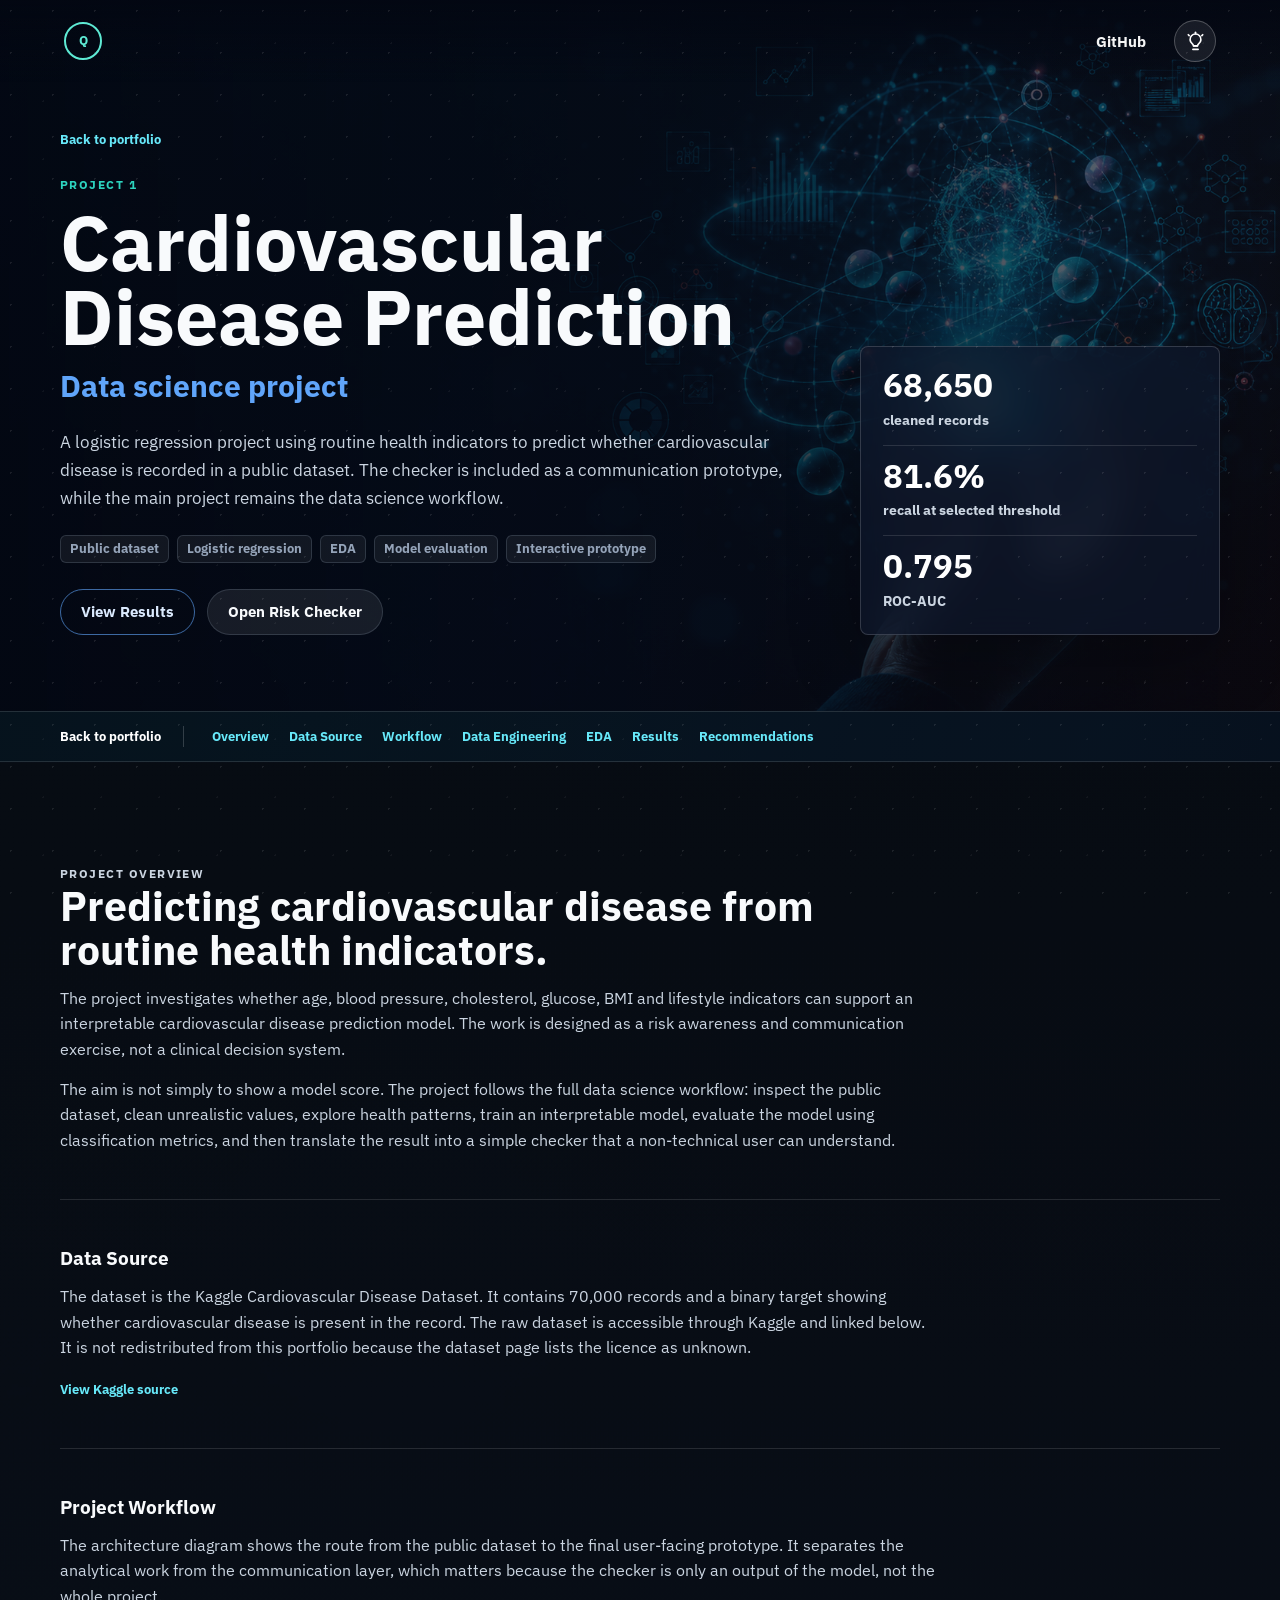
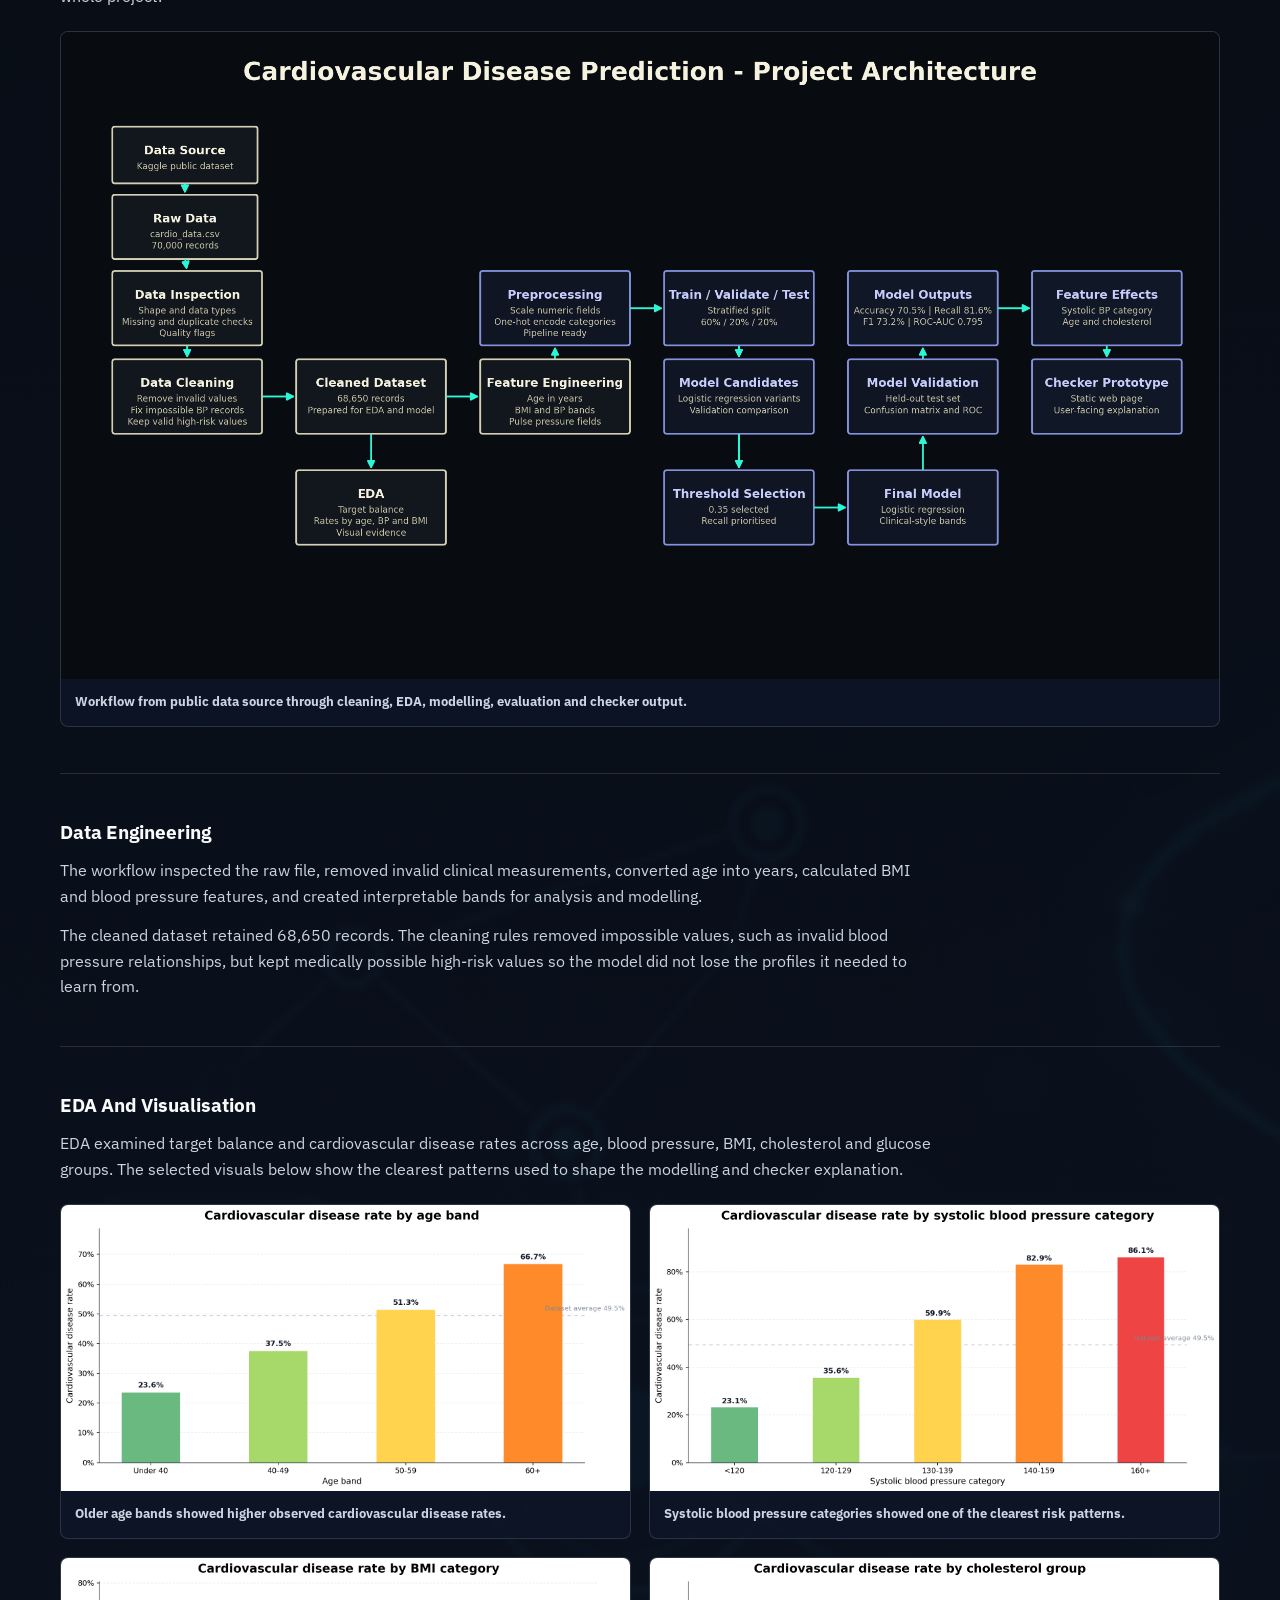
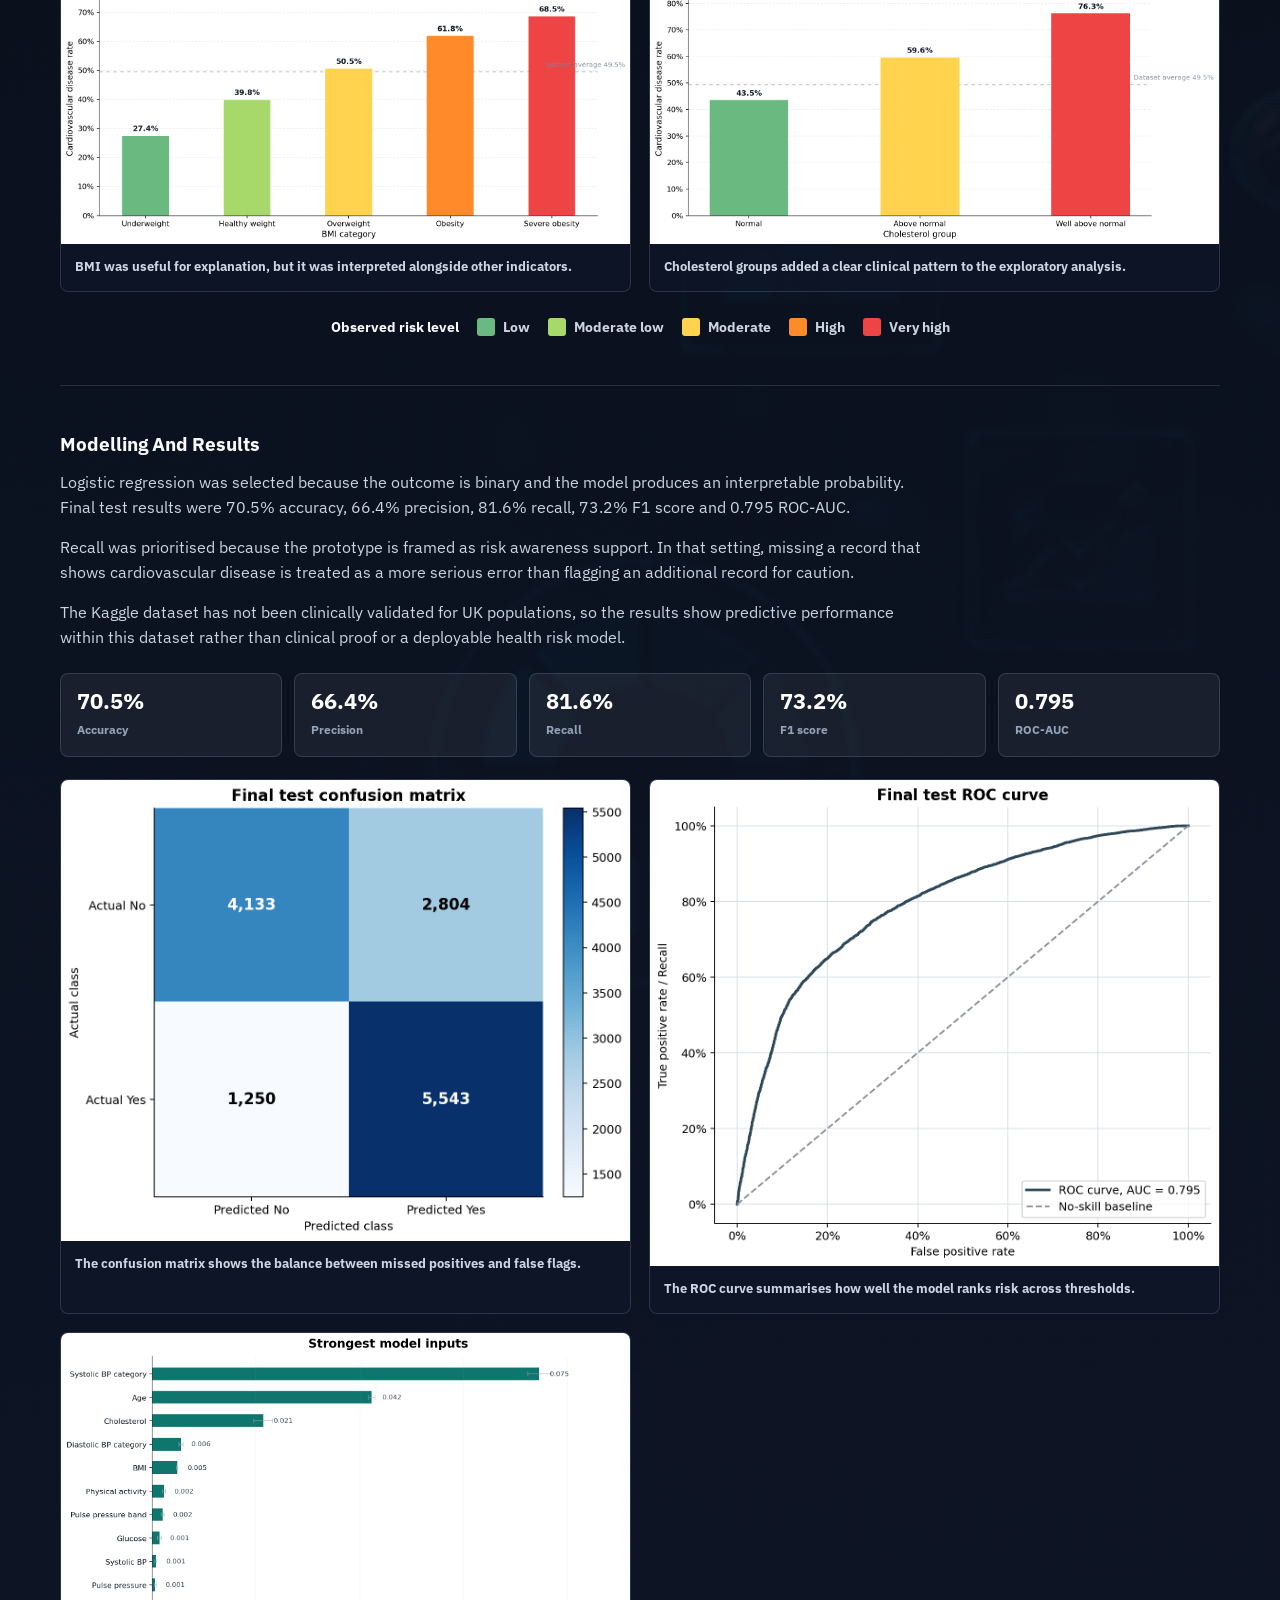
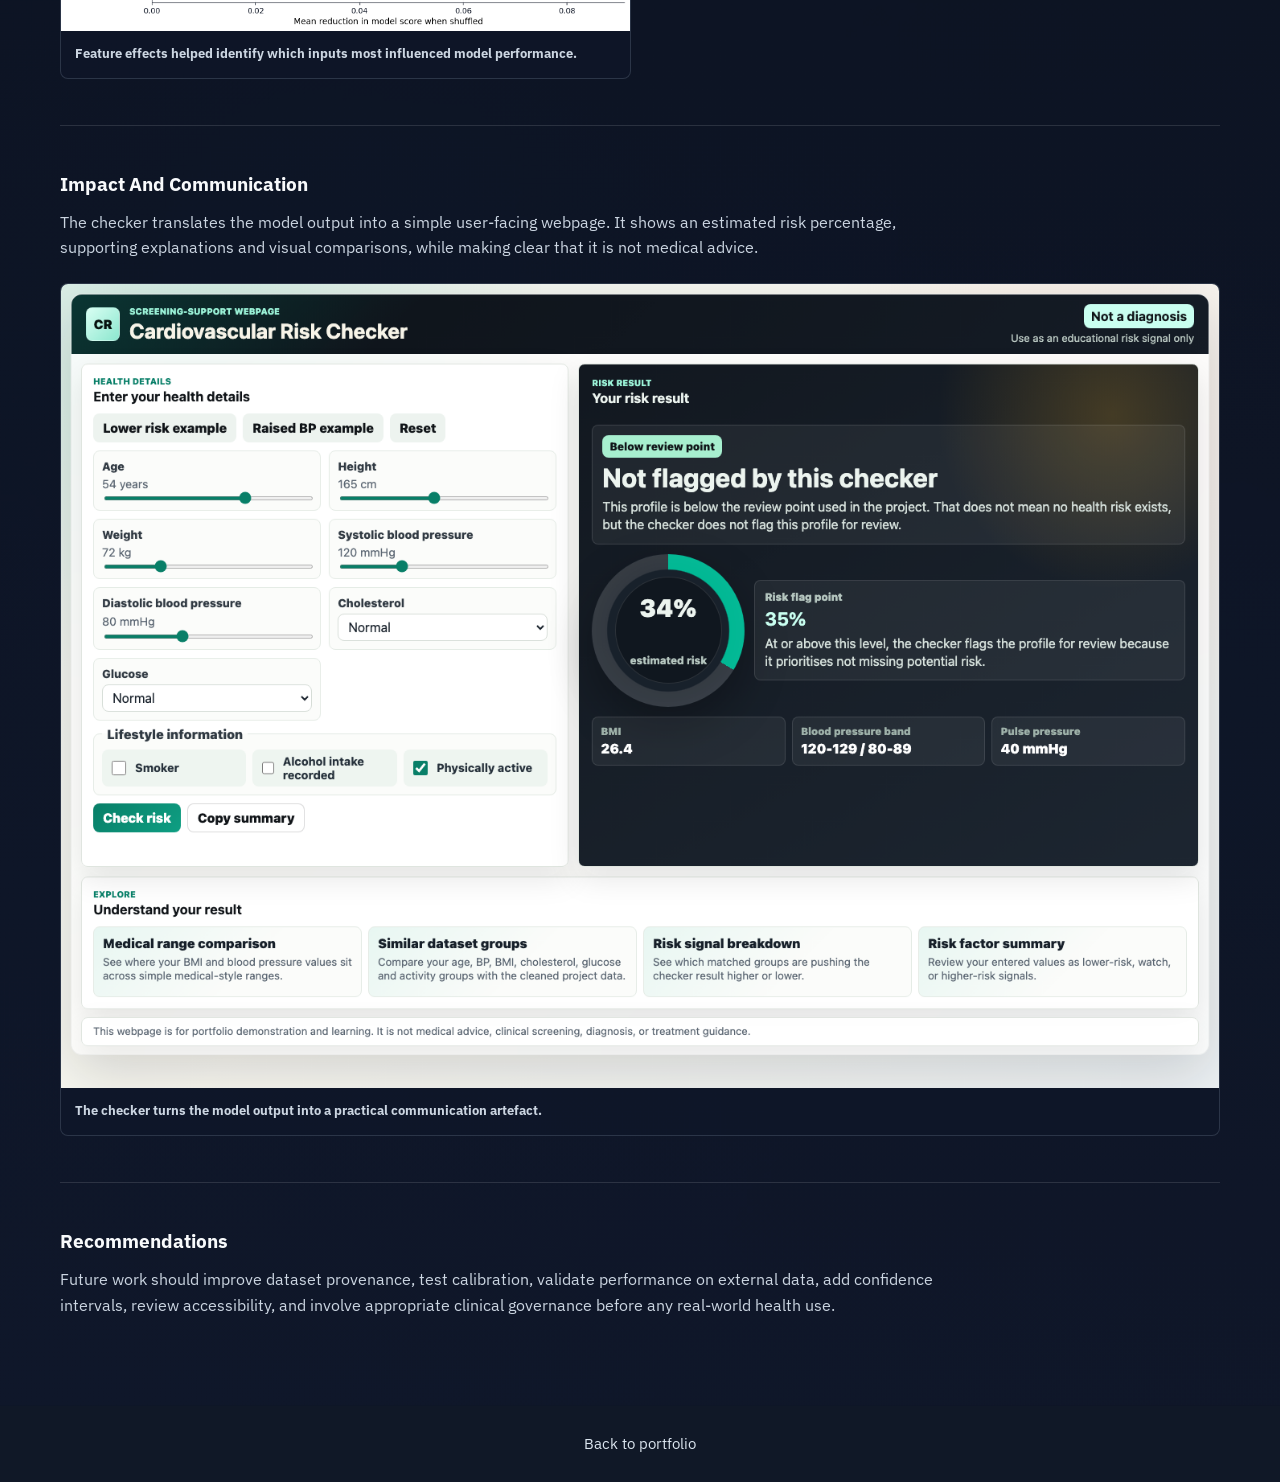
==== commit 8658f086: "Anonymise public portfolio identity" ====
--- a/projects/cardiovascular-disease-prediction/index.html
+++ b/projects/cardiovascular-disease-prediction/index.html
@@ -7,7 +7,7 @@
       name="description"
       content="Project page for a cardiovascular disease prediction data science project using logistic regression and a public dataset."
     />
-    <title>Cardiovascular Disease Prediction | Zuby</title>
+    <title>Cardiovascular Disease Prediction | QEQ3FYRV7</title>
     <link rel="preconnect" href="https://fonts.googleapis.com" />
     <link rel="preconnect" href="https://fonts.gstatic.com" crossorigin />
     <link
@@ -19,13 +19,12 @@
   <body class="project-page" data-theme="dark">
     <header class="site-header">
       <a class="brand" href="../../index.html#home" aria-label="Back to portfolio home">
-        <span class="brand-mark">Z</span>
+        <span class="brand-mark">Q</span>
       </a>
 
       <div class="top-actions">
         <div class="top-links" aria-label="Professional links">
-          <a href="mailto:zuby.uche16@gmail.com">Mail</a>
-          <a href="https://github.com/zubyQEQ3FYRV7">GitHub</a>
+          <a href="https://github.com/QEQ3FYRV7/data-science-portfolio/tree/main/project_1_cardiovascular_disease">GitHub</a>
         </div>
         <button class="theme-toggle" type="button" aria-label="Switch to light theme" aria-pressed="false">
           <svg aria-hidden="true" viewBox="0 0 24 24">
